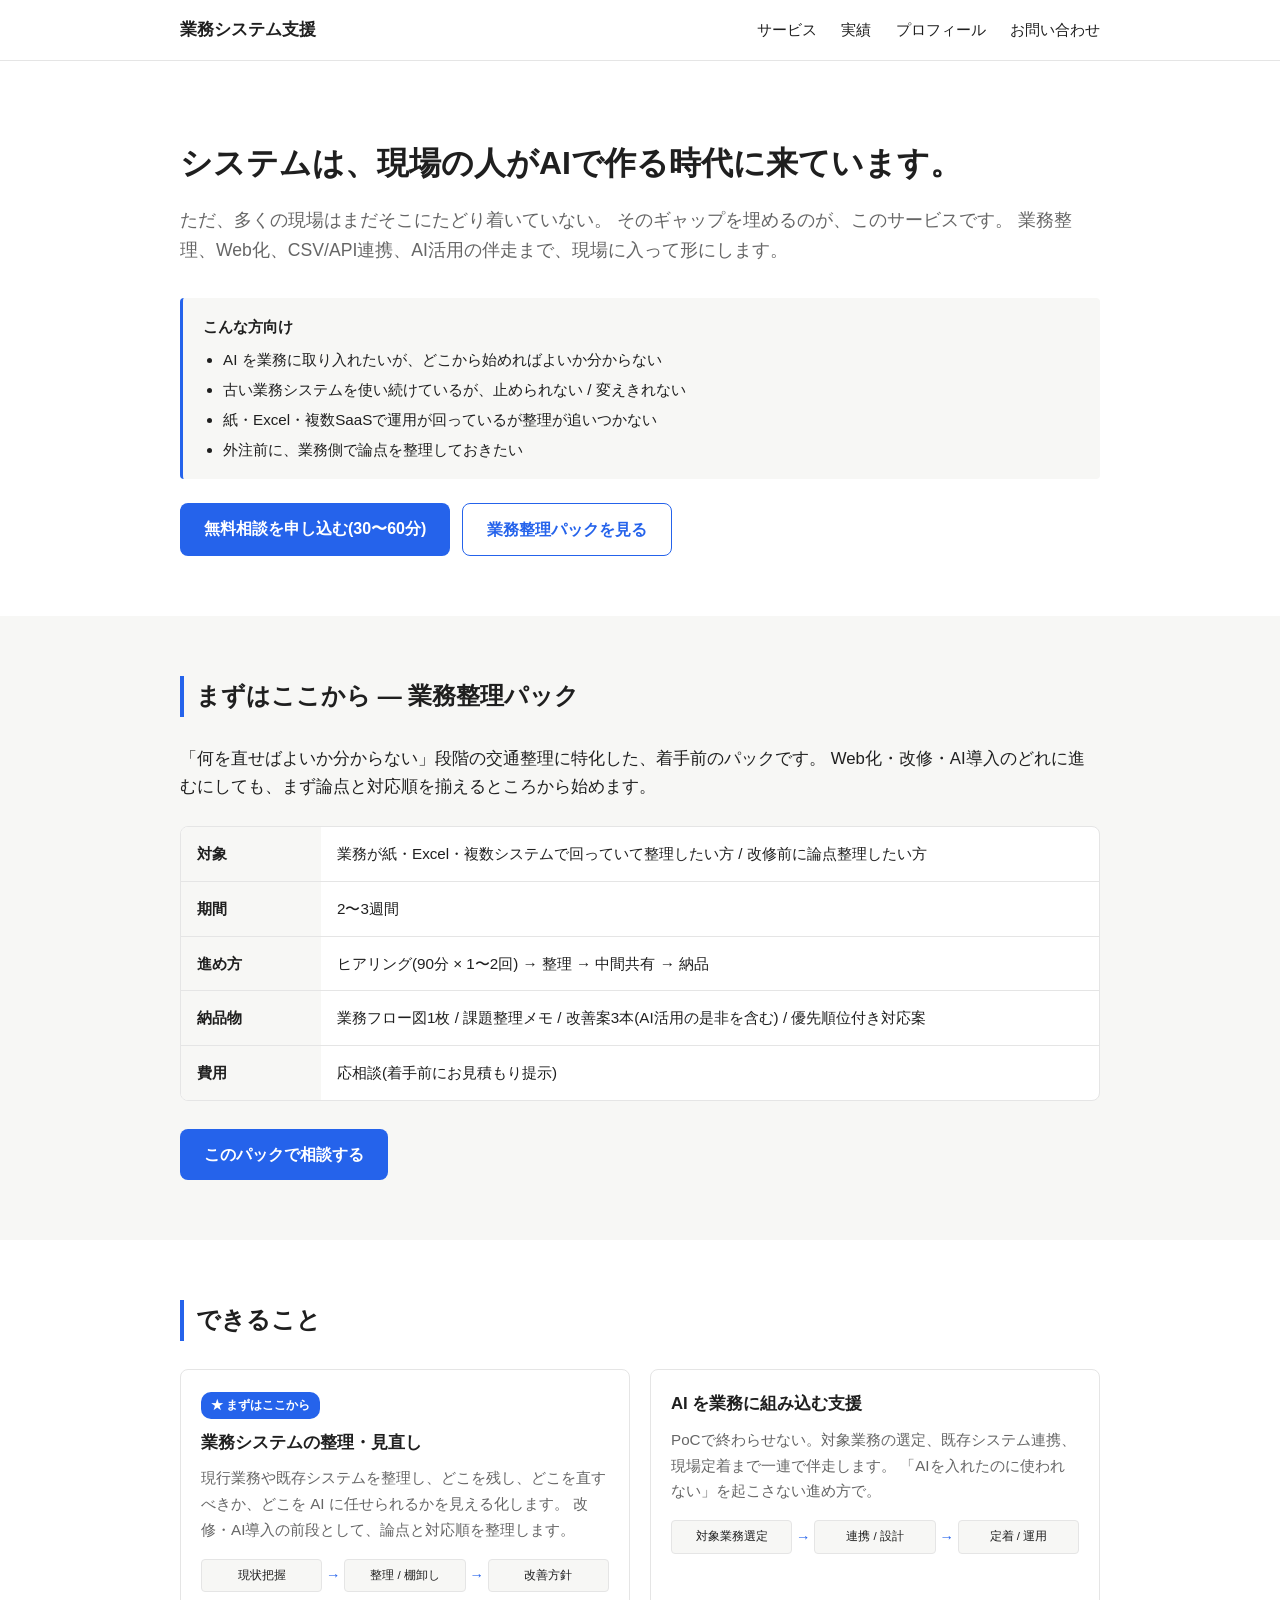
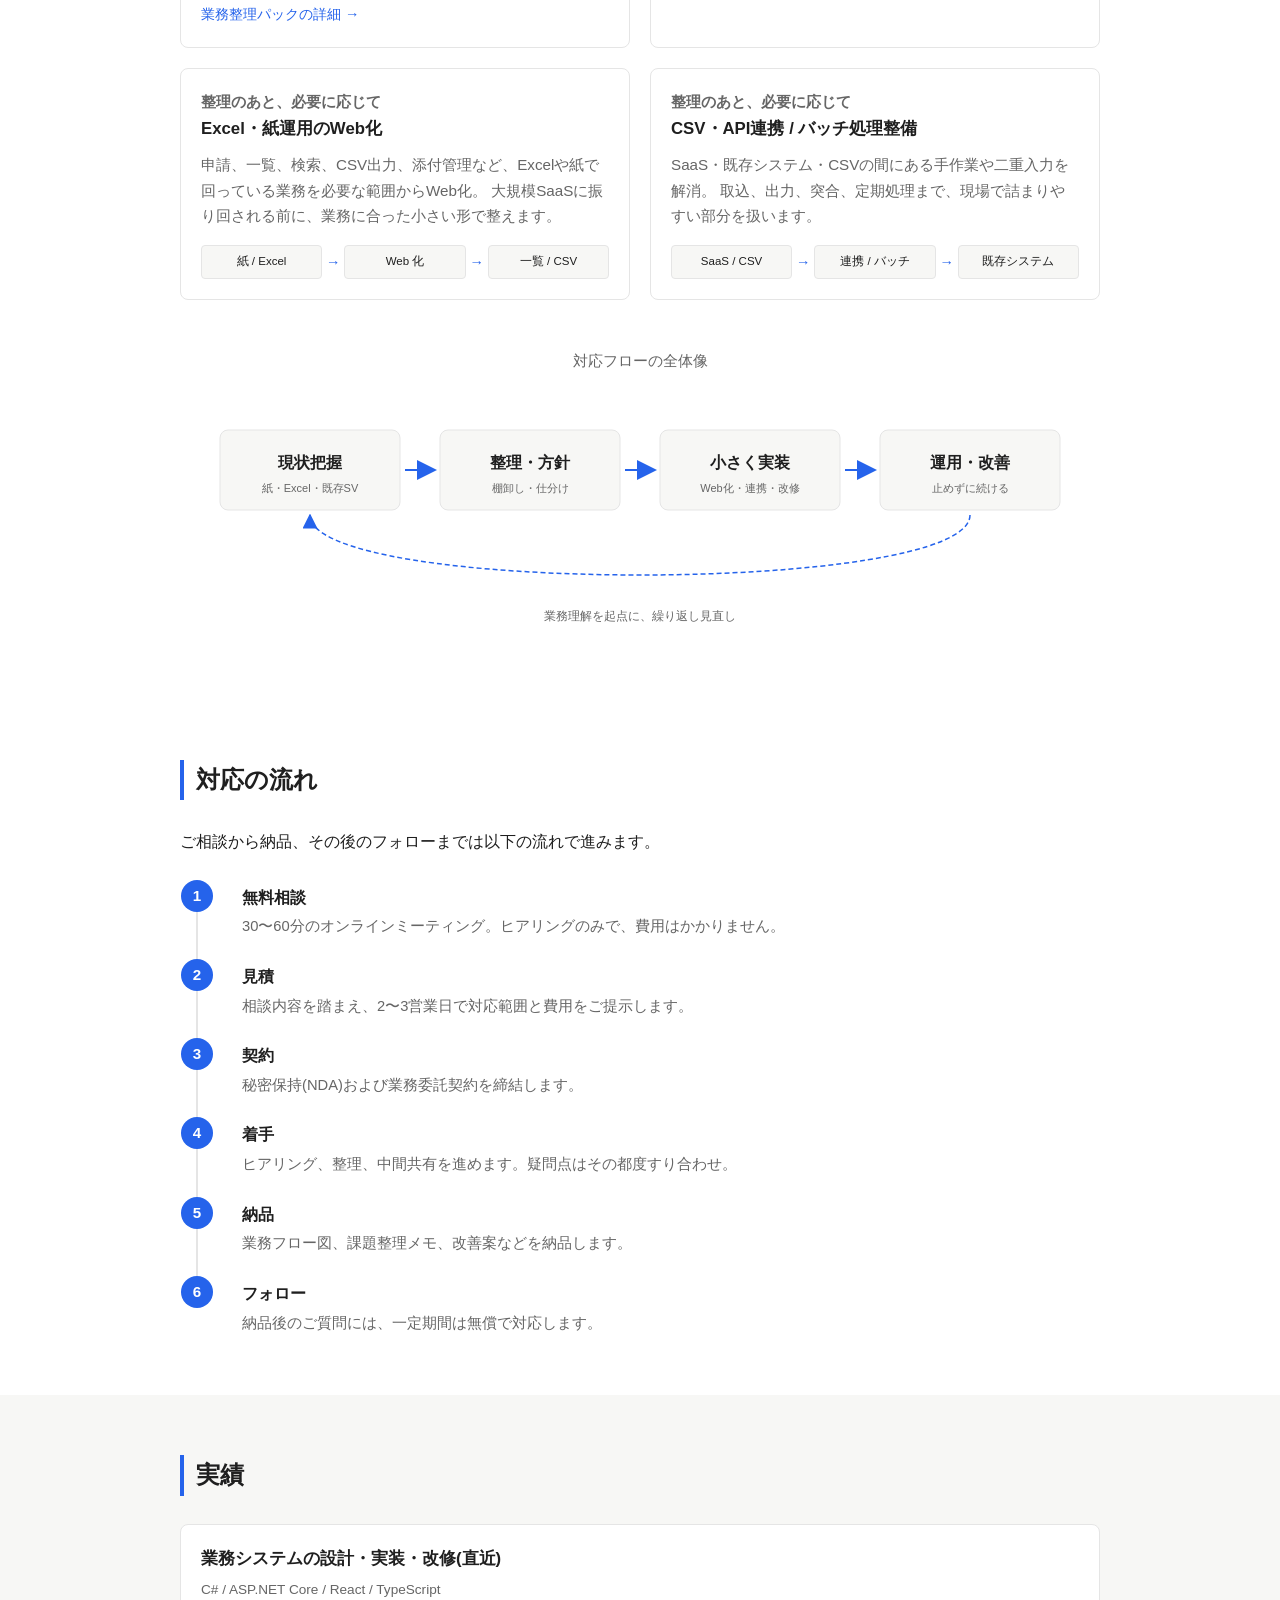
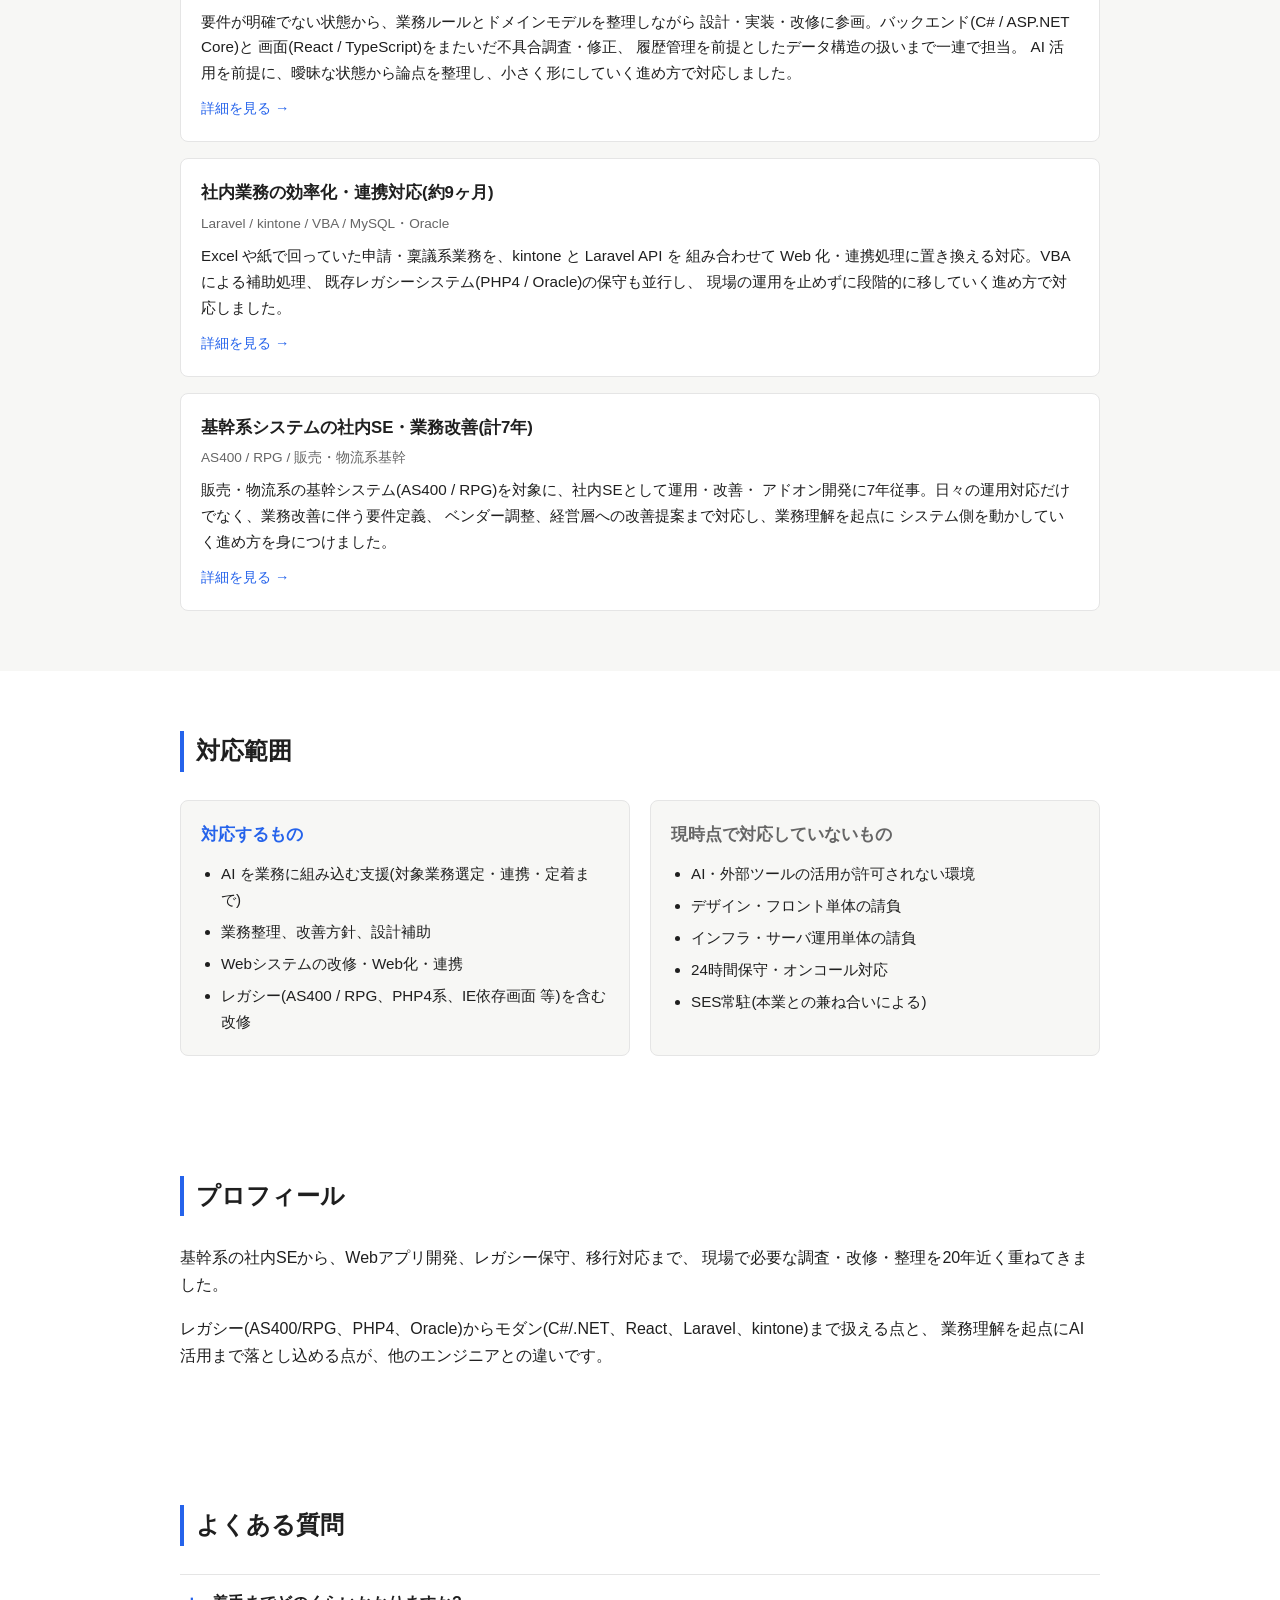
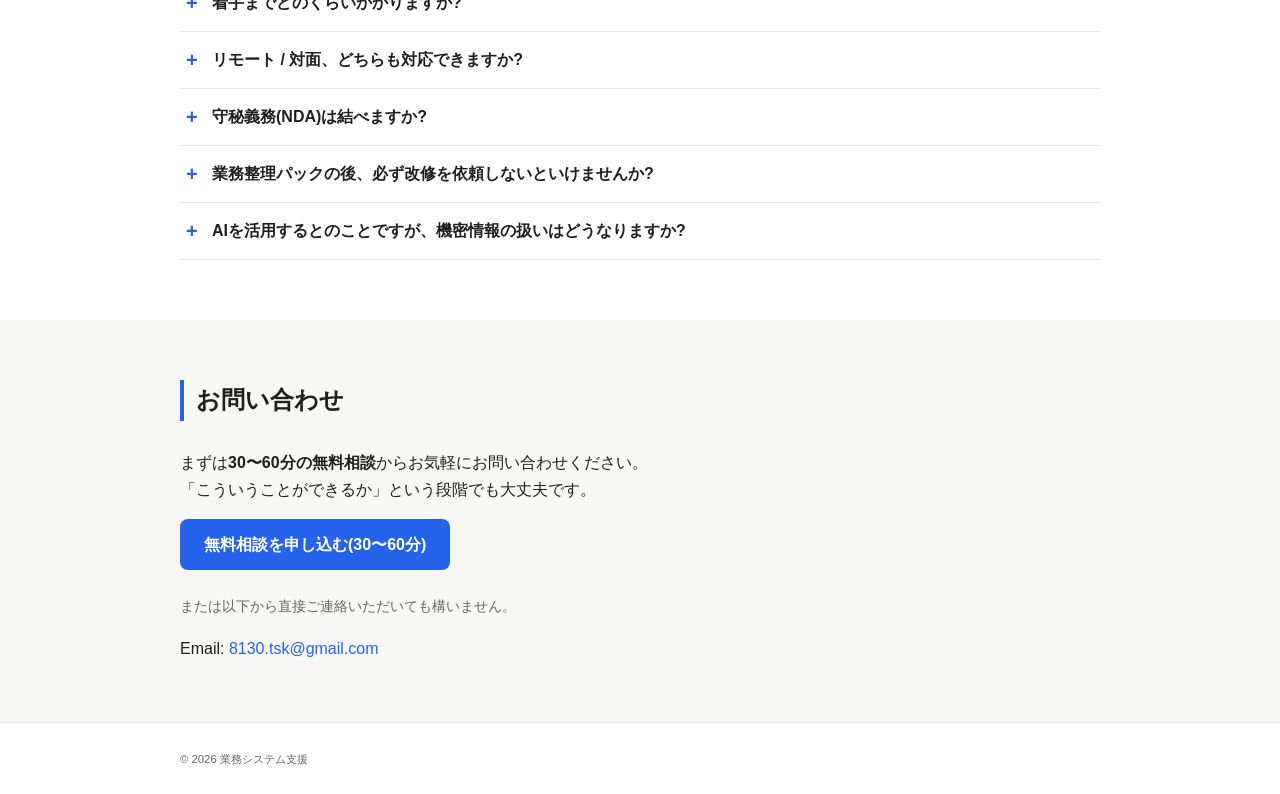
==== index.html @ 2804b38c "Add Google Analytics 4 tracking Co-Authored-By: Claude Opus 4.7 (1M context) <noreply@anthropic.com>" ====
<!DOCTYPE html>
<html lang="ja">
<head>
  <meta charset="UTF-8" />
  <meta name="viewport" content="width=device-width, initial-scale=1.0" />
  <title>業務整理・Web化・AI活用支援 | 業務システム支援</title>
  <meta name="description" content="システムは、現場の人がAIで作る時代へ。そこに至るまでのギャップを埋める個人事業。業務整理、Web化、CSV/API連携、AI活用の伴走まで、中小企業の業務改善に現場目線で入ります。" />
  <link rel="stylesheet" href="assets/style.css" />
  <!-- Google tag (gtag.js) -->
  <script async src="https://www.googletagmanager.com/gtag/js?id=G-YSGY8PW4ZS"></script>
  <script>
    window.dataLayer = window.dataLayer || [];
    function gtag(){dataLayer.push(arguments);}
    gtag('js', new Date());
    gtag('config', 'G-YSGY8PW4ZS');
  </script>
</head>
<body>
  <header class="site-header">
    <div class="container">
      <a href="./" class="site-title">業務システム支援</a>
      <nav class="site-nav">
        <a href="#services">サービス</a>
        <a href="#works">実績</a>
        <a href="#about">プロフィール</a>
        <a href="#contact">お問い合わせ</a>
      </nav>
    </div>
  </header>

  <main>
    <section class="hero">
      <div class="container">
        <h1>システムは、現場の人がAIで作る時代に来ています。</h1>
        <p class="lead">
          ただ、多くの現場はまだそこにたどり着いていない。
          そのギャップを埋めるのが、このサービスです。
          業務整理、Web化、CSV/API連携、AI活用の伴走まで、現場に入って形にします。
        </p>
        <div class="target-list">
          <p class="target-list-heading">こんな方向け</p>
          <ul>
            <li>AI を業務に取り入れたいが、どこから始めればよいか分からない</li>
            <li>古い業務システムを使い続けているが、止められない / 変えきれない</li>
            <li>紙・Excel・複数SaaSで運用が回っているが整理が追いつかない</li>
            <li>外注前に、業務側で論点を整理しておきたい</li>
          </ul>
        </div>
        <div class="cta-group">
          <a class="btn-primary" href="#contact">無料相談を申し込む(30〜60分)</a>
          <a class="btn-secondary" href="#main-product">業務整理パックを見る</a>
        </div>
      </div>
    </section>

    <section id="main-product" class="section section-alt">
      <div class="container">
        <h2>まずはここから — 業務整理パック</h2>
        <p class="main-product-lead">
          「何を直せばよいか分からない」段階の交通整理に特化した、着手前のパックです。
          Web化・改修・AI導入のどれに進むにしても、まず論点と対応順を揃えるところから始めます。
        </p>
        <dl class="main-product">
          <div>
            <dt>対象</dt>
            <dd>業務が紙・Excel・複数システムで回っていて整理したい方 / 改修前に論点整理したい方</dd>
          </div>
          <div>
            <dt>期間</dt>
            <dd>2〜3週間</dd>
          </div>
          <div>
            <dt>進め方</dt>
            <dd>ヒアリング(90分 × 1〜2回) → 整理 → 中間共有 → 納品</dd>
          </div>
          <div>
            <dt>納品物</dt>
            <dd>業務フロー図1枚 / 課題整理メモ / 改善案3本(AI活用の是非を含む) / 優先順位付き対応案</dd>
          </div>
          <div>
            <dt>費用</dt>
            <dd>応相談(着手前にお見積もり提示)</dd>
          </div>
        </dl>
        <a class="btn-primary" href="#contact">このパックで相談する</a>
      </div>
    </section>

    <section id="services" class="section">
      <div class="container">
        <h2>できること</h2>
        <div class="cards">
          <article class="card card-featured">
            <span class="card-badge">★ まずはここから</span>
            <h3>業務システムの整理・見直し</h3>
            <p>
              現行業務や既存システムを整理し、どこを残し、どこを直すべきか、どこを AI に任せられるかを見える化します。
              改修・AI導入の前段として、論点と対応順を整理します。
            </p>
            <div class="flow">
              <div class="flow-box">現状把握</div>
              <div class="flow-arrow">→</div>
              <div class="flow-box">整理 / 棚卸し</div>
              <div class="flow-arrow">→</div>
              <div class="flow-box">改善方針</div>
            </div>
            <a class="works-link" href="#main-product">業務整理パックの詳細 →</a>
          </article>
          <article class="card">
            <h3>AI を業務に組み込む支援</h3>
            <p>
              PoCで終わらせない。対象業務の選定、既存システム連携、現場定着まで一連で伴走します。
              「AIを入れたのに使われない」を起こさない進め方で。
            </p>
            <div class="flow">
              <div class="flow-box">対象業務選定</div>
              <div class="flow-arrow">→</div>
              <div class="flow-box">連携 / 設計</div>
              <div class="flow-arrow">→</div>
              <div class="flow-box">定着 / 運用</div>
            </div>
          </article>
          <article class="card">
            <p class="card-role">整理のあと、必要に応じて</p>
            <h3>Excel・紙運用のWeb化</h3>
            <p>
              申請、一覧、検索、CSV出力、添付管理など、Excelや紙で回っている業務を必要な範囲からWeb化。
              大規模SaaSに振り回される前に、業務に合った小さい形で整えます。
            </p>
            <div class="flow">
              <div class="flow-box">紙 / Excel</div>
              <div class="flow-arrow">→</div>
              <div class="flow-box">Web 化</div>
              <div class="flow-arrow">→</div>
              <div class="flow-box">一覧 / CSV</div>
            </div>
          </article>
          <article class="card">
            <p class="card-role">整理のあと、必要に応じて</p>
            <h3>CSV・API連携 / バッチ処理整備</h3>
            <p>
              SaaS・既存システム・CSVの間にある手作業や二重入力を解消。
              取込、出力、突合、定期処理まで、現場で詰まりやすい部分を扱います。
            </p>
            <div class="flow">
              <div class="flow-box">SaaS / CSV</div>
              <div class="flow-arrow">→</div>
              <div class="flow-box">連携 / バッチ</div>
              <div class="flow-arrow">→</div>
              <div class="flow-box">既存システム</div>
            </div>
          </article>
        </div>

        <figure class="overview-diagram">
          <figcaption>対応フローの全体像</figcaption>
          <div class="overview-diagram-wrap">
            <svg xmlns="http://www.w3.org/2000/svg" viewBox="0 0 920 250" role="img" aria-label="現状把握から整理・実装・運用改善までの流れ">
              <defs>
                <marker id="arrowhead" markerWidth="10" markerHeight="10" refX="9" refY="5" orient="auto">
                  <polygon points="0,0 10,5 0,10" fill="#2563eb" />
                </marker>
              </defs>
              <g font-family="-apple-system, BlinkMacSystemFont, 'Helvetica Neue', 'Hiragino Sans', 'Hiragino Kaku Gothic ProN', 'Noto Sans JP', sans-serif">
                <!-- Box 1: 現状把握 -->
                <rect x="40" y="40" width="180" height="80" rx="8" fill="#f7f7f5" stroke="#e5e5e5" />
                <text x="130" y="78" text-anchor="middle" font-size="16" font-weight="700" fill="#1f1f1f">現状把握</text>
                <text x="130" y="102" text-anchor="middle" font-size="11" fill="#666">紙・Excel・既存SV</text>

                <!-- Arrow 1→2 -->
                <line x1="225" y1="80" x2="255" y2="80" stroke="#2563eb" stroke-width="2" marker-end="url(#arrowhead)" />

                <!-- Box 2: 整理・方針 -->
                <rect x="260" y="40" width="180" height="80" rx="8" fill="#f7f7f5" stroke="#e5e5e5" />
                <text x="350" y="78" text-anchor="middle" font-size="16" font-weight="700" fill="#1f1f1f">整理・方針</text>
                <text x="350" y="102" text-anchor="middle" font-size="11" fill="#666">棚卸し・仕分け</text>

                <!-- Arrow 2→3 -->
                <line x1="445" y1="80" x2="475" y2="80" stroke="#2563eb" stroke-width="2" marker-end="url(#arrowhead)" />

                <!-- Box 3: 小さく実装 -->
                <rect x="480" y="40" width="180" height="80" rx="8" fill="#f7f7f5" stroke="#e5e5e5" />
                <text x="570" y="78" text-anchor="middle" font-size="16" font-weight="700" fill="#1f1f1f">小さく実装</text>
                <text x="570" y="102" text-anchor="middle" font-size="11" fill="#666">Web化・連携・改修</text>

                <!-- Arrow 3→4 -->
                <line x1="665" y1="80" x2="695" y2="80" stroke="#2563eb" stroke-width="2" marker-end="url(#arrowhead)" />

                <!-- Box 4: 運用・改善 -->
                <rect x="700" y="40" width="180" height="80" rx="8" fill="#f7f7f5" stroke="#e5e5e5" />
                <text x="790" y="78" text-anchor="middle" font-size="16" font-weight="700" fill="#1f1f1f">運用・改善</text>
                <text x="790" y="102" text-anchor="middle" font-size="11" fill="#666">止めずに続ける</text>

                <!-- Feedback loop -->
                <path d="M 790 125 C 790 205, 130 205, 130 125" stroke="#2563eb" stroke-width="1.5" stroke-dasharray="5 3" fill="none" marker-end="url(#arrowhead)" />
                <text x="460" y="230" text-anchor="middle" font-size="12" fill="#666">業務理解を起点に、繰り返し見直し</text>
              </g>
            </svg>
          </div>
        </figure>
      </div>
    </section>

    <section id="process" class="section">
      <div class="container">
        <h2>対応の流れ</h2>
        <p>ご相談から納品、その後のフォローまでは以下の流れで進みます。</p>
        <ol class="process-steps">
          <li>
            <strong>無料相談</strong>
            <p>30〜60分のオンラインミーティング。ヒアリングのみで、費用はかかりません。</p>
          </li>
          <li>
            <strong>見積</strong>
            <p>相談内容を踏まえ、2〜3営業日で対応範囲と費用をご提示します。</p>
          </li>
          <li>
            <strong>契約</strong>
            <p>秘密保持(NDA)および業務委託契約を締結します。</p>
          </li>
          <li>
            <strong>着手</strong>
            <p>ヒアリング、整理、中間共有を進めます。疑問点はその都度すり合わせ。</p>
          </li>
          <li>
            <strong>納品</strong>
            <p>業務フロー図、課題整理メモ、改善案などを納品します。</p>
          </li>
          <li>
            <strong>フォロー</strong>
            <p>納品後のご質問には、一定期間は無償で対応します。</p>
          </li>
        </ol>
      </div>
    </section>

    <section id="works" class="section section-alt">
      <div class="container">
        <h2>実績</h2>
        <ul class="works">
          <li>
            <strong>業務システムの設計・実装・改修(直近)</strong>
            <span>C# / ASP.NET Core / React / TypeScript</span>
            <p>
              要件が明確でない状態から、業務ルールとドメインモデルを整理しながら
              設計・実装・改修に参画。バックエンド(C# / ASP.NET Core)と
              画面(React / TypeScript)をまたいだ不具合調査・修正、
              履歴管理を前提としたデータ構造の扱いまで一連で担当。
              AI 活用を前提に、曖昧な状態から論点を整理し、小さく形にしていく進め方で対応しました。
            </p>
            <a class="works-link" href="case-domain-design.html">詳細を見る →</a>
          </li>
          <li>
            <strong>社内業務の効率化・連携対応(約9ヶ月)</strong>
            <span>Laravel / kintone / VBA / MySQL・Oracle</span>
            <p>
              Excel や紙で回っていた申請・稟議系業務を、kintone と Laravel API を
              組み合わせて Web 化・連携処理に置き換える対応。VBA による補助処理、
              既存レガシーシステム(PHP4 / Oracle)の保守も並行し、
              現場の運用を止めずに段階的に移していく進め方で対応しました。
            </p>
            <a class="works-link" href="case-internal-systems.html">詳細を見る →</a>
          </li>
          <li>
            <strong>基幹系システムの社内SE・業務改善(計7年)</strong>
            <span>AS400 / RPG / 販売・物流系基幹</span>
            <p>
              販売・物流系の基幹システム(AS400 / RPG)を対象に、社内SEとして運用・改善・
              アドオン開発に7年従事。日々の運用対応だけでなく、業務改善に伴う要件定義、
              ベンダー調整、経営層への改善提案まで対応し、業務理解を起点に
              システム側を動かしていく進め方を身につけました。
            </p>
            <a class="works-link" href="case-core-systems.html">詳細を見る →</a>
          </li>
        </ul>
      </div>
    </section>

    <section id="scope" class="section">
      <div class="container">
        <h2>対応範囲</h2>
        <div class="scope-grid">
          <div class="scope-box scope-yes">
            <h3>対応するもの</h3>
            <ul>
              <li>AI を業務に組み込む支援(対象業務選定・連携・定着まで)</li>
              <li>業務整理、改善方針、設計補助</li>
              <li>Webシステムの改修・Web化・連携</li>
              <li>レガシー(AS400 / RPG、PHP4系、IE依存画面 等)を含む改修</li>
            </ul>
          </div>
          <div class="scope-box scope-no">
            <h3>現時点で対応していないもの</h3>
            <ul>
              <li>AI・外部ツールの活用が許可されない環境</li>
              <li>デザイン・フロント単体の請負</li>
              <li>インフラ・サーバ運用単体の請負</li>
              <li>24時間保守・オンコール対応</li>
              <li>SES常駐(本業との兼ね合いによる)</li>
            </ul>
          </div>
        </div>
      </div>
    </section>

    <section id="about" class="section">
      <div class="container">
        <h2>プロフィール</h2>
        <p>
          基幹系の社内SEから、Webアプリ開発、レガシー保守、移行対応まで、
          現場で必要な調査・改修・整理を20年近く重ねてきました。
        </p>
        <p>
          レガシー(AS400/RPG、PHP4、Oracle)からモダン(C#/.NET、React、Laravel、kintone)まで扱える点と、
          業務理解を起点にAI活用まで落とし込める点が、他のエンジニアとの違いです。
        </p>
      </div>
    </section>

    <section id="faq" class="section">
      <div class="container">
        <h2>よくある質問</h2>
        <ul class="faq-list">
          <li>
            <details>
              <summary>着手までどのくらいかかりますか?</summary>
              <p>ご相談から見積提示まで2〜3営業日、着手はご契約後おおむね1〜2週間以内を目安にしています。</p>
            </details>
          </li>
          <li>
            <details>
              <summary>リモート / 対面、どちらも対応できますか?</summary>
              <p>基本はリモート(オンラインMTG)で進めます。必要に応じて対面も相談可能です。</p>
            </details>
          </li>
          <li>
            <details>
              <summary>守秘義務(NDA)は結べますか?</summary>
              <p>はい。着手前にNDA(秘密保持契約)を締結します。業務委託契約と併せて締結するのが通常です。</p>
            </details>
          </li>
          <li>
            <details>
              <summary>業務整理パックの後、必ず改修を依頼しないといけませんか?</summary>
              <p>いいえ。パック単体で完結する設計です。整理後に他社さんへ依頼される、社内で進められる、でも構いません。</p>
            </details>
          </li>
          <li>
            <details>
              <summary>AIを活用するとのことですが、機密情報の扱いはどうなりますか?</summary>
              <p>使用する AI ツールのデータ取扱方針を踏まえ、案件の機密性に応じた運用ルールを着手前にすり合わせます。</p>
            </details>
          </li>
        </ul>
      </div>
    </section>

    <section id="contact" class="section section-alt">
      <div class="container">
        <h2>お問い合わせ</h2>
        <p>
          まずは<strong>30〜60分の無料相談</strong>からお気軽にお問い合わせください。<br />
          「こういうことができるか」という段階でも大丈夫です。
        </p>
        <p>
          <a class="btn-primary" href="mailto:8130.tsk@gmail.com?subject=無料相談のお申し込み">無料相談を申し込む(30〜60分)</a>
        </p>
        <p class="contact-fallback">または以下から直接ご連絡いただいても構いません。</p>
        <ul class="contact-list">
          <li>Email: <a href="mailto:8130.tsk@gmail.com">8130.tsk@gmail.com</a></li>
        </ul>
      </div>
    </section>
  </main>

  <footer class="site-footer">
    <div class="container">
      <small>&copy; <span id="year"></span> 業務システム支援</small>
    </div>
  </footer>

  <script>
    document.getElementById('year').textContent = new Date().getFullYear();
  </script>
</body>
</html>
---- assets/style.css ----
:root {
  --color-bg: #ffffff;
  --color-bg-alt: #f7f7f5;
  --color-text: #1f1f1f;
  --color-muted: #666;
  --color-primary: #2563eb;
  --color-border: #e5e5e5;
  --max-width: 960px;
  --radius: 8px;
}

* {
  box-sizing: border-box;
}

html, body {
  margin: 0;
  padding: 0;
}

body {
  font-family: -apple-system, BlinkMacSystemFont, "Helvetica Neue", "Hiragino Sans",
    "Hiragino Kaku Gothic ProN", "Noto Sans JP", Meiryo, sans-serif;
  color: var(--color-text);
  background: var(--color-bg);
  line-height: 1.7;
  font-size: 16px;
}

.container {
  max-width: var(--max-width);
  margin: 0 auto;
  padding: 0 20px;
}

a {
  color: var(--color-primary);
  text-decoration: none;
}
a:hover {
  text-decoration: underline;
}

/* Header */
.site-header {
  border-bottom: 1px solid var(--color-border);
  background: var(--color-bg);
  position: sticky;
  top: 0;
  z-index: 10;
}
.site-header .container {
  display: flex;
  align-items: center;
  justify-content: space-between;
  height: 60px;
}
.site-title {
  color: var(--color-text);
  font-weight: 700;
  font-size: 1.05rem;
}
.site-nav a {
  margin-left: 20px;
  color: var(--color-text);
  font-size: 0.95rem;
}

/* Hero */
.hero {
  padding: 80px 0 60px;
  text-align: left;
}
.hero h1 {
  font-size: 2rem;
  line-height: 1.4;
  margin: 0 0 20px;
}
.hero .lead {
  font-size: 1.1rem;
  color: var(--color-muted);
  margin: 0 0 32px;
}
.btn-primary {
  display: inline-block;
  background: var(--color-primary);
  color: #fff;
  padding: 12px 24px;
  border-radius: var(--radius);
  font-weight: 600;
}
.btn-primary:hover {
  text-decoration: none;
  opacity: 0.9;
}
.btn-secondary {
  display: inline-block;
  background: transparent;
  color: var(--color-primary);
  padding: 12px 24px;
  border: 1px solid var(--color-primary);
  border-radius: var(--radius);
  font-weight: 600;
}
.btn-secondary:hover {
  background: var(--color-primary);
  color: #fff;
  text-decoration: none;
}
.cta-group {
  display: flex;
  gap: 12px;
  flex-wrap: wrap;
  margin-top: 24px;
}

/* Hero: target list */
.target-list {
  margin: 28px 0 0;
  padding: 16px 20px;
  background: var(--color-bg-alt);
  border-left: 3px solid var(--color-primary);
  border-radius: 4px;
}
.target-list-heading {
  margin: 0 0 8px;
  font-weight: 700;
  font-size: 0.95rem;
  color: var(--color-text);
}
.target-list ul {
  margin: 0;
  padding-left: 20px;
  color: var(--color-text);
  font-size: 0.95rem;
}
.target-list li {
  margin-bottom: 4px;
}
.target-list li:last-child {
  margin-bottom: 0;
}

/* Main product */
.main-product-lead {
  font-size: 1.05rem;
  margin: 0 0 24px;
}
.main-product {
  margin: 0 0 28px;
  border: 1px solid var(--color-border);
  border-radius: var(--radius);
  overflow: hidden;
  background: #fff;
}
.main-product > div {
  display: grid;
  grid-template-columns: 140px 1fr;
  border-top: 1px solid var(--color-border);
}
.main-product > div:first-child {
  border-top: none;
}
.main-product dt {
  padding: 14px 16px;
  background: var(--color-bg-alt);
  font-weight: 700;
  font-size: 0.95rem;
  margin: 0;
}
.main-product dd {
  padding: 14px 16px;
  margin: 0;
  font-size: 0.95rem;
  line-height: 1.65;
}

/* Contact fallback */
.contact-fallback {
  margin: 24px 0 8px;
  color: var(--color-muted);
  font-size: 0.9rem;
}

/* Process steps (対応の流れ) */
.process-steps {
  list-style: none;
  counter-reset: step;
  padding: 0;
  margin: 24px 0 0;
}
.process-steps li {
  position: relative;
  counter-increment: step;
  padding: 4px 0 20px 44px;
  border-left: 2px solid var(--color-border);
  margin-left: 16px;
}
.process-steps li:last-child {
  border-left-color: transparent;
  padding-bottom: 0;
}
.process-steps li::before {
  content: counter(step);
  position: absolute;
  left: -17px;
  top: 0;
  width: 32px;
  height: 32px;
  background: var(--color-primary);
  color: #fff;
  border-radius: 50%;
  display: flex;
  align-items: center;
  justify-content: center;
  font-weight: 700;
  font-size: 0.95rem;
}
.process-steps strong {
  display: block;
  font-size: 1.02rem;
  margin-bottom: 4px;
  color: var(--color-text);
}
.process-steps p {
  margin: 0;
  color: var(--color-muted);
  font-size: 0.92rem;
  line-height: 1.6;
}

/* Scope (対応範囲) */
.scope-grid {
  display: grid;
  grid-template-columns: 1fr 1fr;
  gap: 20px;
}
.scope-box {
  background: var(--color-bg-alt);
  border: 1px solid var(--color-border);
  border-radius: var(--radius);
  padding: 20px;
}
.scope-box h3 {
  margin: 0 0 12px;
  font-size: 1.05rem;
}
.scope-yes h3 {
  color: var(--color-primary);
}
.scope-no h3 {
  color: var(--color-muted);
}
.scope-box ul {
  margin: 0;
  padding-left: 20px;
}
.scope-box li {
  margin-bottom: 6px;
  font-size: 0.95rem;
}
.scope-box li:last-child {
  margin-bottom: 0;
}

/* About meta (稼働時期) */
.about-meta {
  margin-top: 20px;
  padding: 10px 16px;
  background: var(--color-bg-alt);
  border-left: 3px solid var(--color-primary);
  border-radius: 4px;
  font-size: 0.95rem;
  width: fit-content;
  max-width: 100%;
}

/* Card featured + labels */
.card-featured {
  border-color: var(--color-primary);
  border-width: 2px;
}
.card-badge {
  display: inline-block;
  background: var(--color-primary);
  color: #fff;
  font-size: 0.75rem;
  padding: 3px 10px;
  border-radius: 10px;
  font-weight: 700;
  margin: 0 0 10px;
}
.card-role {
  margin: 0 0 6px;
  font-size: 0.78rem;
  color: var(--color-muted);
  font-weight: 600;
}

/* FAQ */
.faq-list {
  list-style: none;
  padding: 0;
  margin: 24px 0 0;
}
.faq-list > li {
  border-bottom: 1px solid var(--color-border);
}
.faq-list > li:first-child {
  border-top: 1px solid var(--color-border);
}
.faq-list details {
  padding: 0;
}
.faq-list summary {
  cursor: pointer;
  padding: 16px 4px 16px 32px;
  font-weight: 600;
  font-size: 1rem;
  position: relative;
  list-style: none;
  line-height: 1.5;
}
.faq-list summary::-webkit-details-marker {
  display: none;
}
.faq-list summary::before {
  content: "+";
  position: absolute;
  left: 6px;
  top: 50%;
  transform: translateY(-50%);
  color: var(--color-primary);
  font-weight: 700;
  font-size: 1.25rem;
  line-height: 1;
}
.faq-list details[open] summary::before {
  content: "−";
}
.faq-list details p {
  margin: 0 0 16px;
  padding: 0 4px 0 32px;
  color: var(--color-text);
  font-size: 0.95rem;
  line-height: 1.7;
}

/* Sections */
.section {
  padding: 60px 0;
}
.section-alt {
  background: var(--color-bg-alt);
}
.section h2 {
  font-size: 1.5rem;
  margin: 0 0 28px;
  border-left: 4px solid var(--color-primary);
  padding-left: 12px;
}

/* Cards */
.cards {
  display: grid;
  grid-template-columns: repeat(2, 1fr);
  gap: 20px;
}
.card {
  background: #fff;
  border: 1px solid var(--color-border);
  border-radius: var(--radius);
  padding: 20px;
}
.card h3 {
  margin: 0 0 8px;
  font-size: 1.05rem;
}
.card p {
  margin: 0;
  color: var(--color-muted);
  font-size: 0.95rem;
}

/* Flow diagram (inside service cards) */
.flow {
  display: flex;
  align-items: stretch;
  gap: 4px;
  margin-top: 16px;
}
.flow-box {
  flex: 1 1 0;
  min-width: 0;
  background: var(--color-bg-alt);
  border: 1px solid var(--color-border);
  border-radius: 4px;
  padding: 8px 4px;
  font-size: 0.72rem;
  text-align: center;
  color: var(--color-text);
  line-height: 1.35;
  display: flex;
  align-items: center;
  justify-content: center;
}
.flow-arrow {
  display: flex;
  align-items: center;
  color: var(--color-primary);
  font-weight: 700;
  font-size: 0.9rem;
  flex-shrink: 0;
}

/* Overview diagram (SVG, below services) */
.overview-diagram {
  margin: 48px 0 0;
  padding: 0;
}
.overview-diagram figcaption {
  font-size: 0.95rem;
  color: var(--color-muted);
  text-align: center;
  margin-bottom: 16px;
}
.overview-diagram-wrap {
  overflow-x: auto;
}
.overview-diagram-wrap svg {
  display: block;
  width: 100%;
  min-width: 680px;
  max-width: 920px;
  height: auto;
  margin: 0 auto;
}

/* Works */
.works {
  list-style: none;
  padding: 0;
  margin: 0;
  display: grid;
  gap: 16px;
}
.works li {
  background: #fff;
  border: 1px solid var(--color-border);
  border-radius: var(--radius);
  padding: 20px;
}
.works strong {
  display: block;
  font-size: 1.05rem;
  margin-bottom: 4px;
}
.works span {
  display: block;
  color: var(--color-muted);
  font-size: 0.85rem;
  margin-bottom: 8px;
}
.works p {
  margin: 0;
  font-size: 0.95rem;
}

/* Works link */
.works-link {
  display: inline-block;
  margin-top: 10px;
  font-size: 0.9rem;
}

/* Case detail page */
.back-link {
  display: inline-block;
  margin-bottom: 12px;
  font-size: 0.9rem;
}
.case-meta {
  color: var(--color-muted);
  font-size: 0.9rem;
  line-height: 1.9;
  margin: 0 0 24px;
}
.case-meta span + span::before {
  content: " / ";
  margin: 0 4px;
}
.case-section {
  padding: 24px 0;
  border-top: 1px solid var(--color-border);
}
.case-section:first-of-type {
  border-top: none;
}
.case-section h3 {
  margin: 0 0 12px;
  font-size: 1.1rem;
}
.case-section ul {
  margin: 0;
  padding-left: 20px;
}
.case-section li {
  margin-bottom: 6px;
}

/* Contact */
.contact-list {
  list-style: none;
  padding: 0;
  margin: 16px 0 0;
  display: grid;
  gap: 8px;
}

/* Footer */
.site-footer {
  border-top: 1px solid var(--color-border);
  padding: 24px 0;
  color: var(--color-muted);
  font-size: 0.85rem;
}

/* Responsive */
@media (max-width: 720px) {
  .hero h1 {
    font-size: 1.5rem;
  }
  .site-nav a {
    margin-left: 12px;
    font-size: 0.85rem;
  }
  .cards {
    grid-template-columns: 1fr;
  }
  .flow-box {
    font-size: 0.8rem;
    padding: 10px 6px;
  }
  .main-product > div {
    grid-template-columns: 1fr;
  }
  .main-product dt {
    border-bottom: 1px solid var(--color-border);
  }
  .cta-group {
    flex-direction: column;
    align-items: flex-start;
  }
  .cta-group .btn-primary,
  .cta-group .btn-secondary {
    width: 100%;
    text-align: center;
  }
  .scope-grid {
    grid-template-columns: 1fr;
  }
}
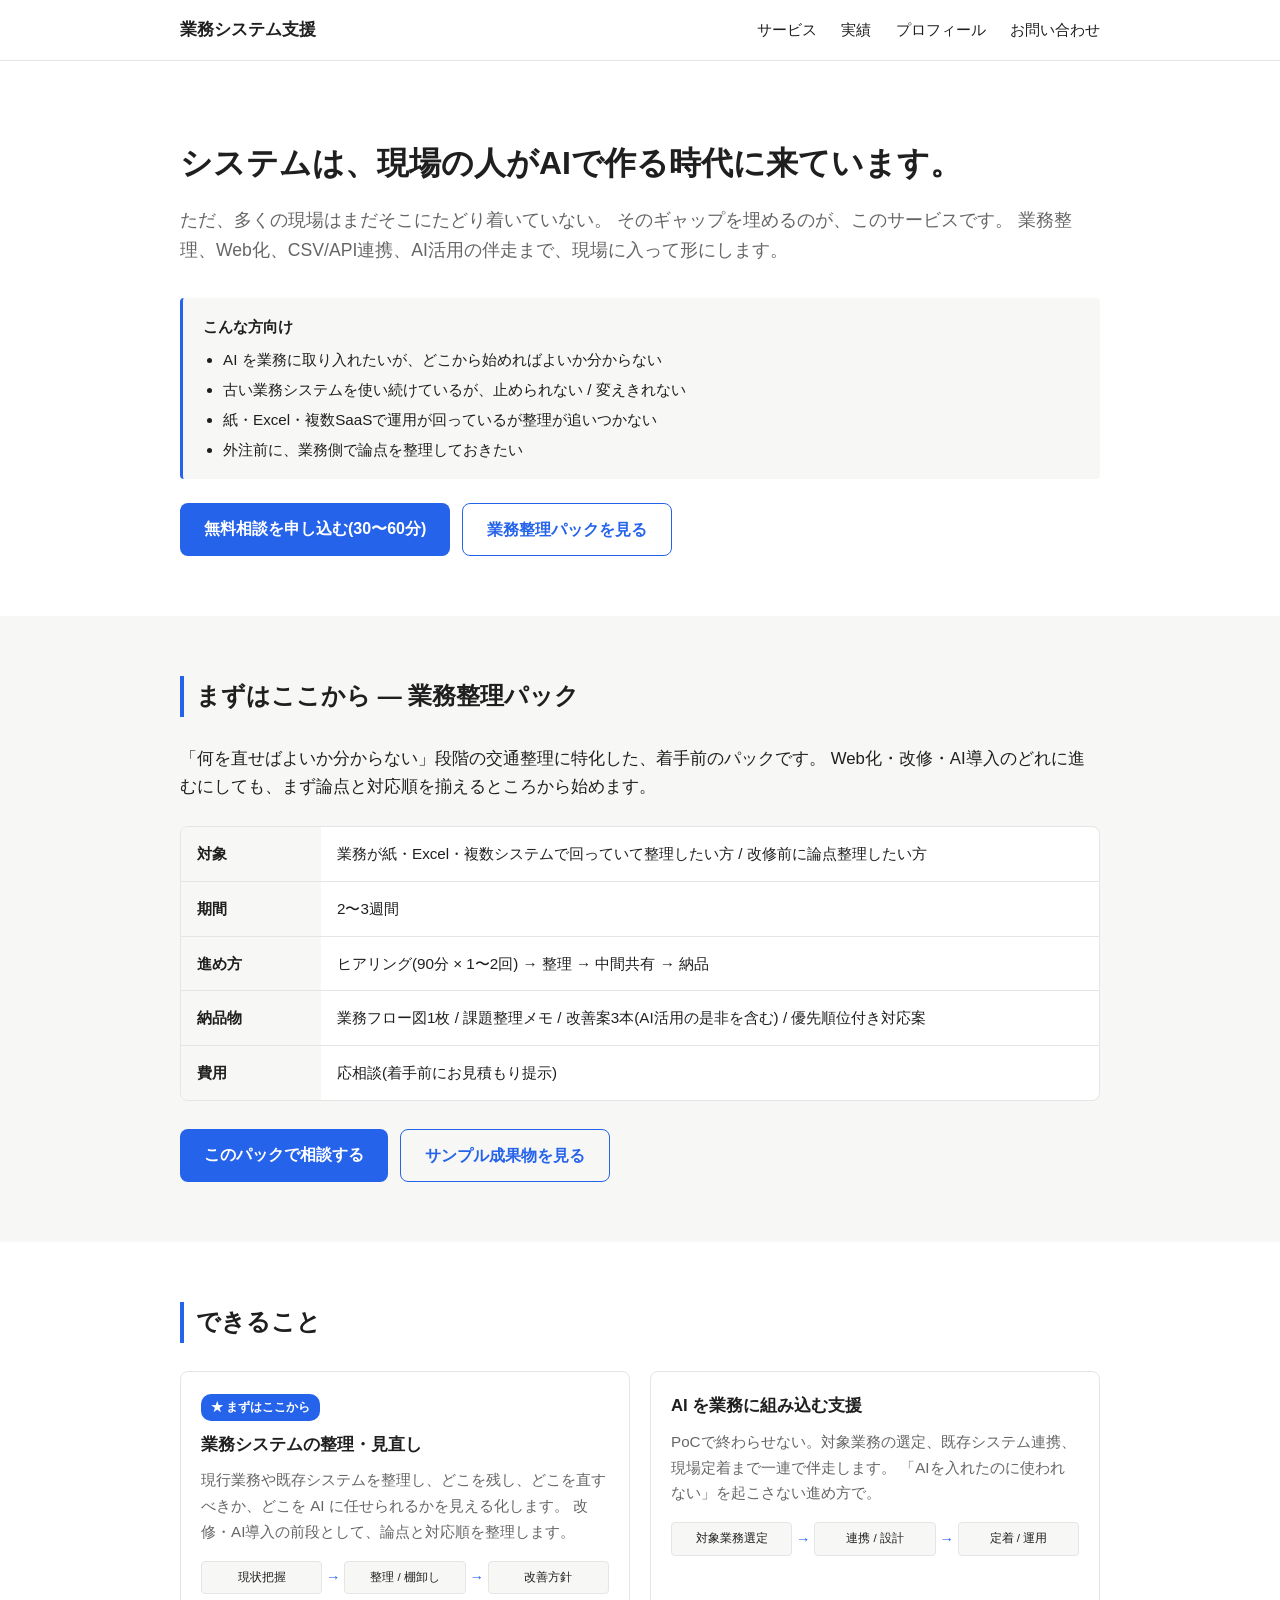
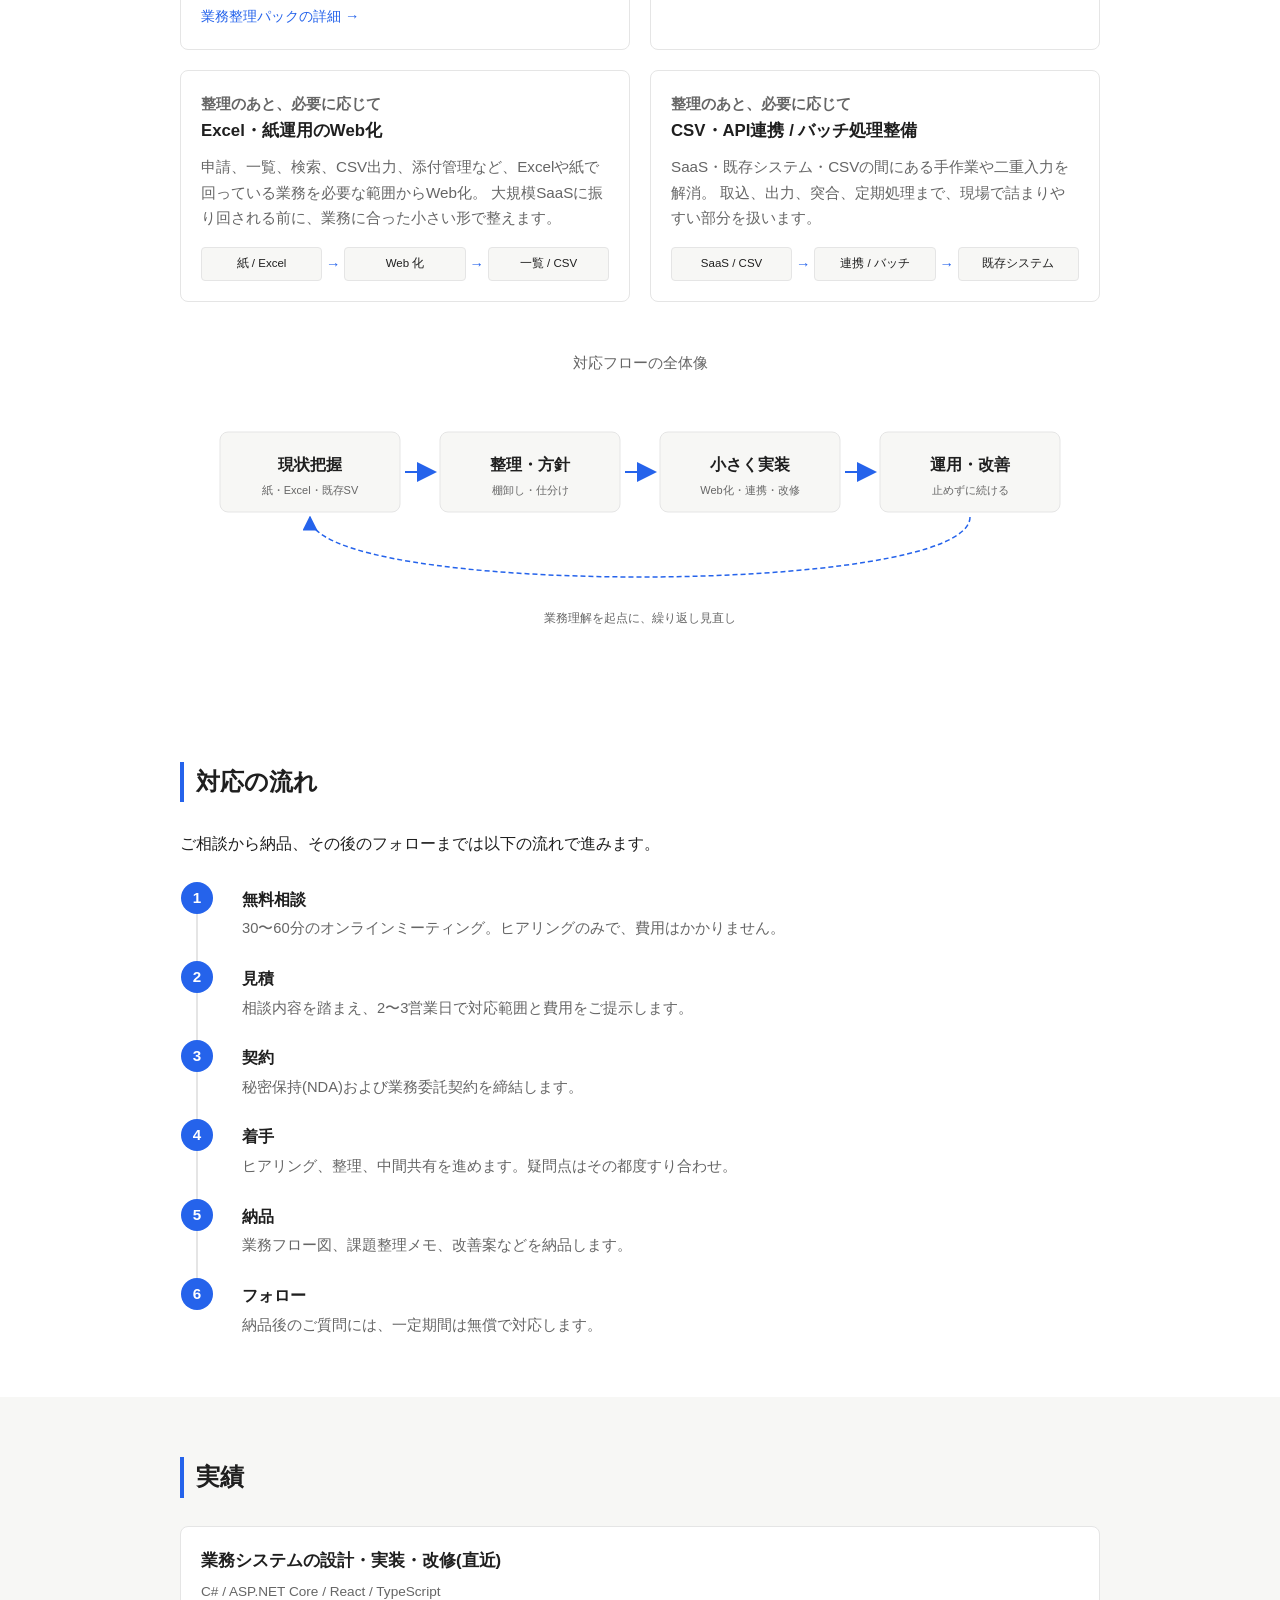
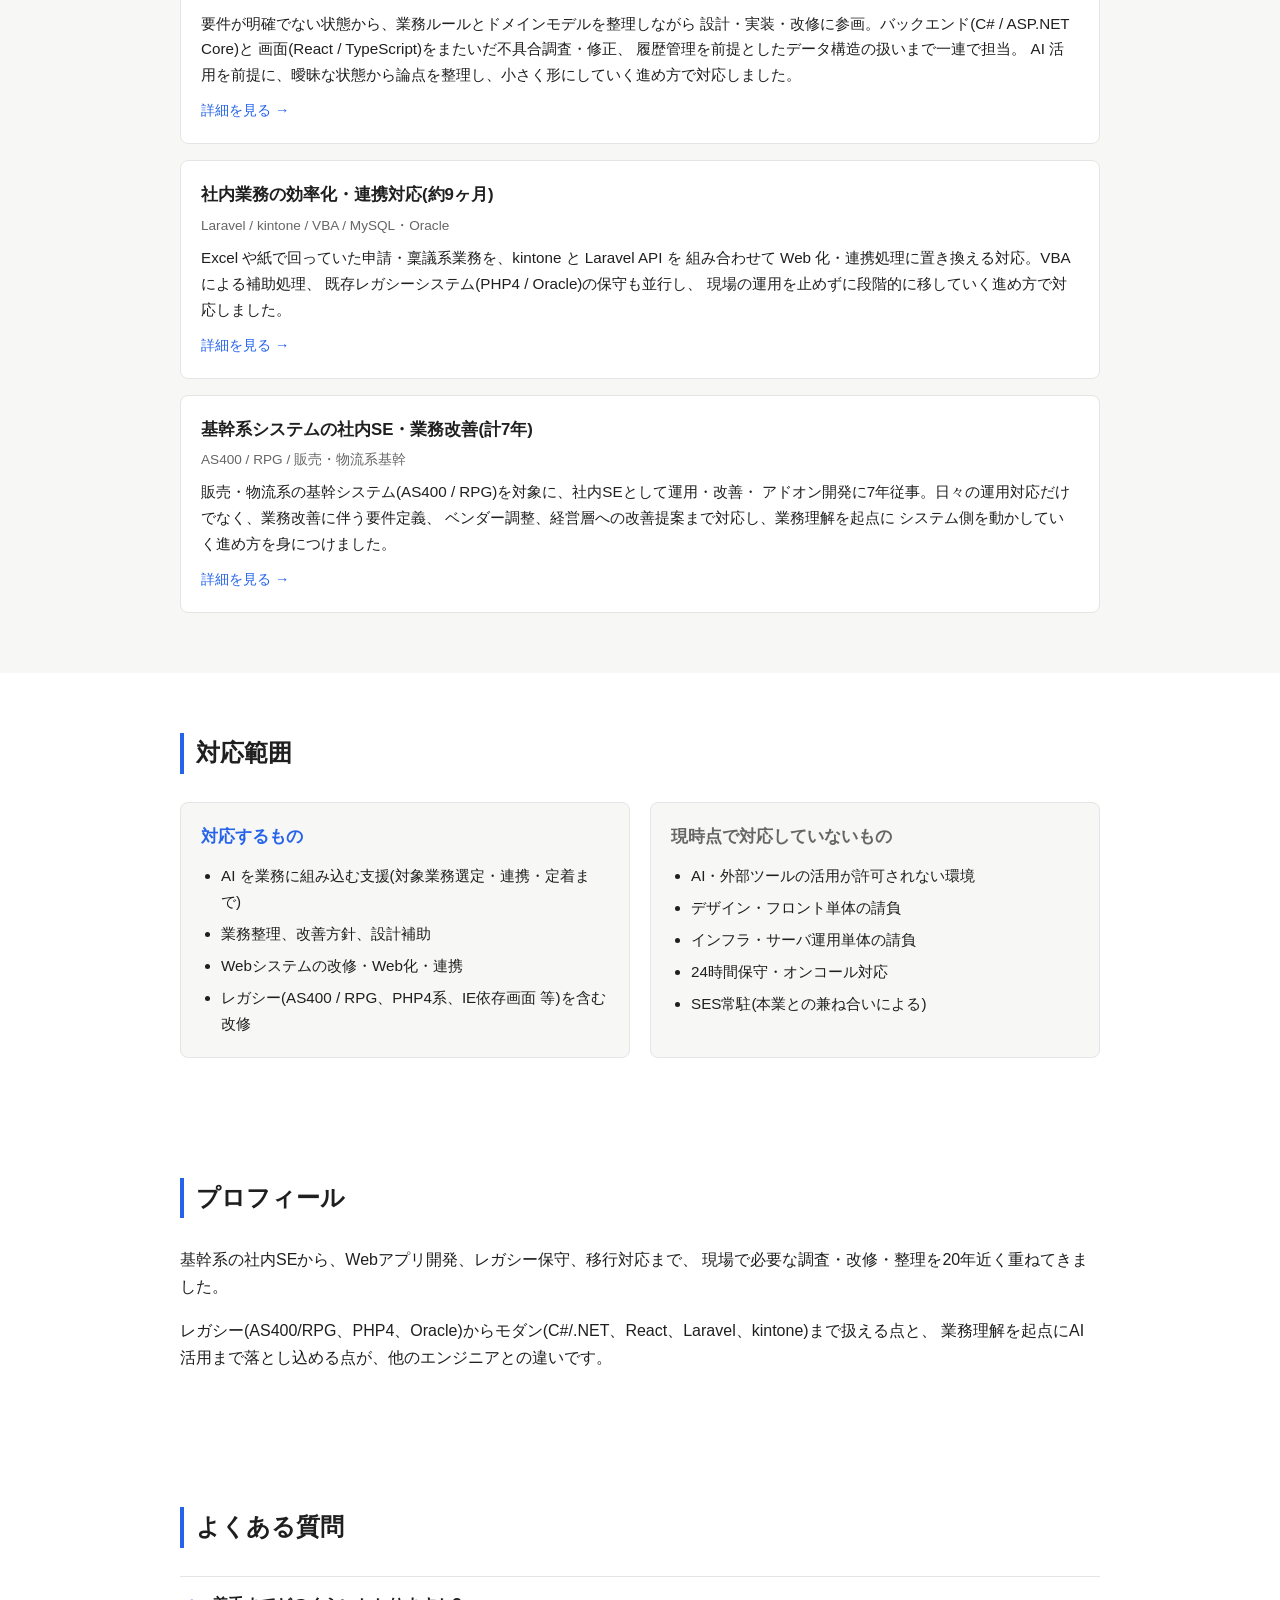
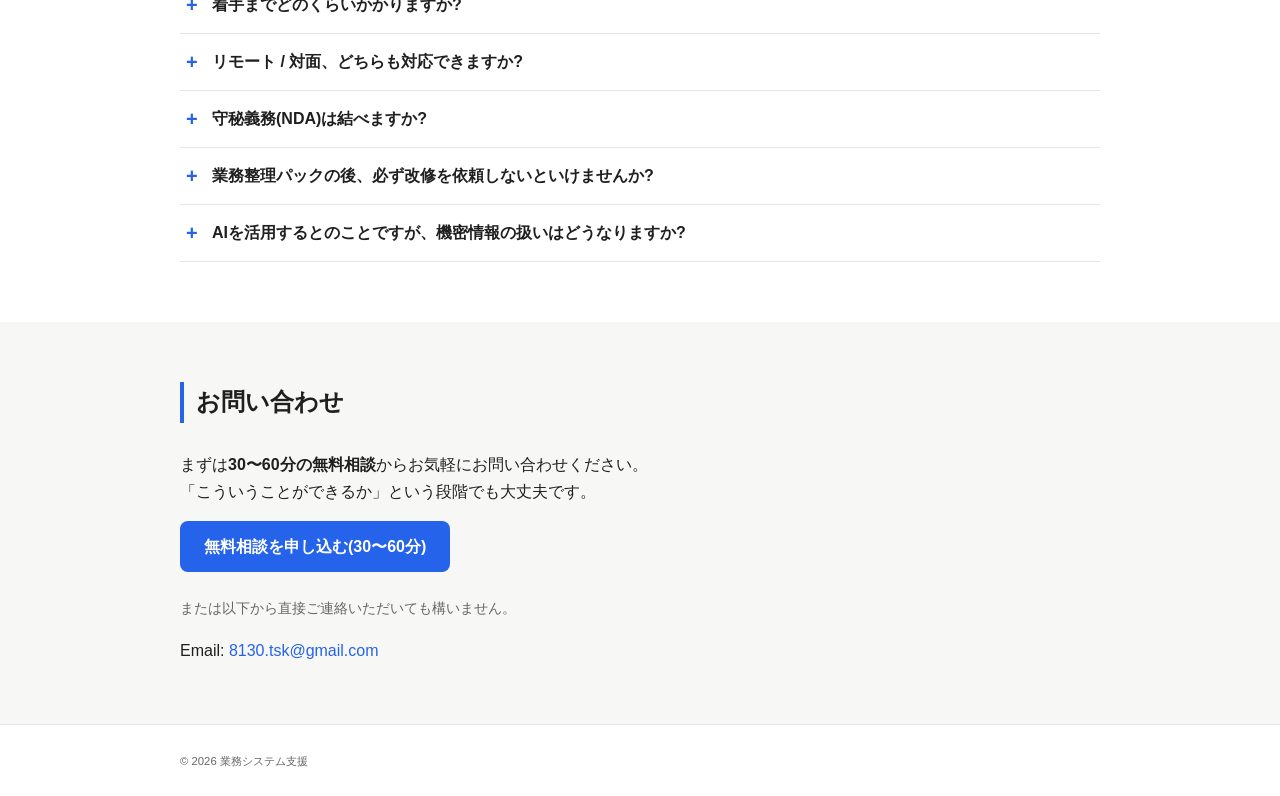
==== commit 086a85fa: "Add 業務整理パック sample deliverables and case page 架空クライアント（食品卸）を題材に、業務フロー図・課題整理・改善案・優先順位付き 対応案の4ドキュメントを " ====
--- a/index.html
+++ b/index.html
@@ -82,7 +82,10 @@
             <dd>応相談(着手前にお見積もり提示)</dd>
           </div>
         </dl>
-        <a class="btn-primary" href="#contact">このパックで相談する</a>
+        <div class="cta-group">
+          <a class="btn-primary" href="#contact">このパックで相談する</a>
+          <a class="btn-secondary" href="sample-business-analysis.html">サンプル成果物を見る</a>
+        </div>
       </div>
     </section>
 
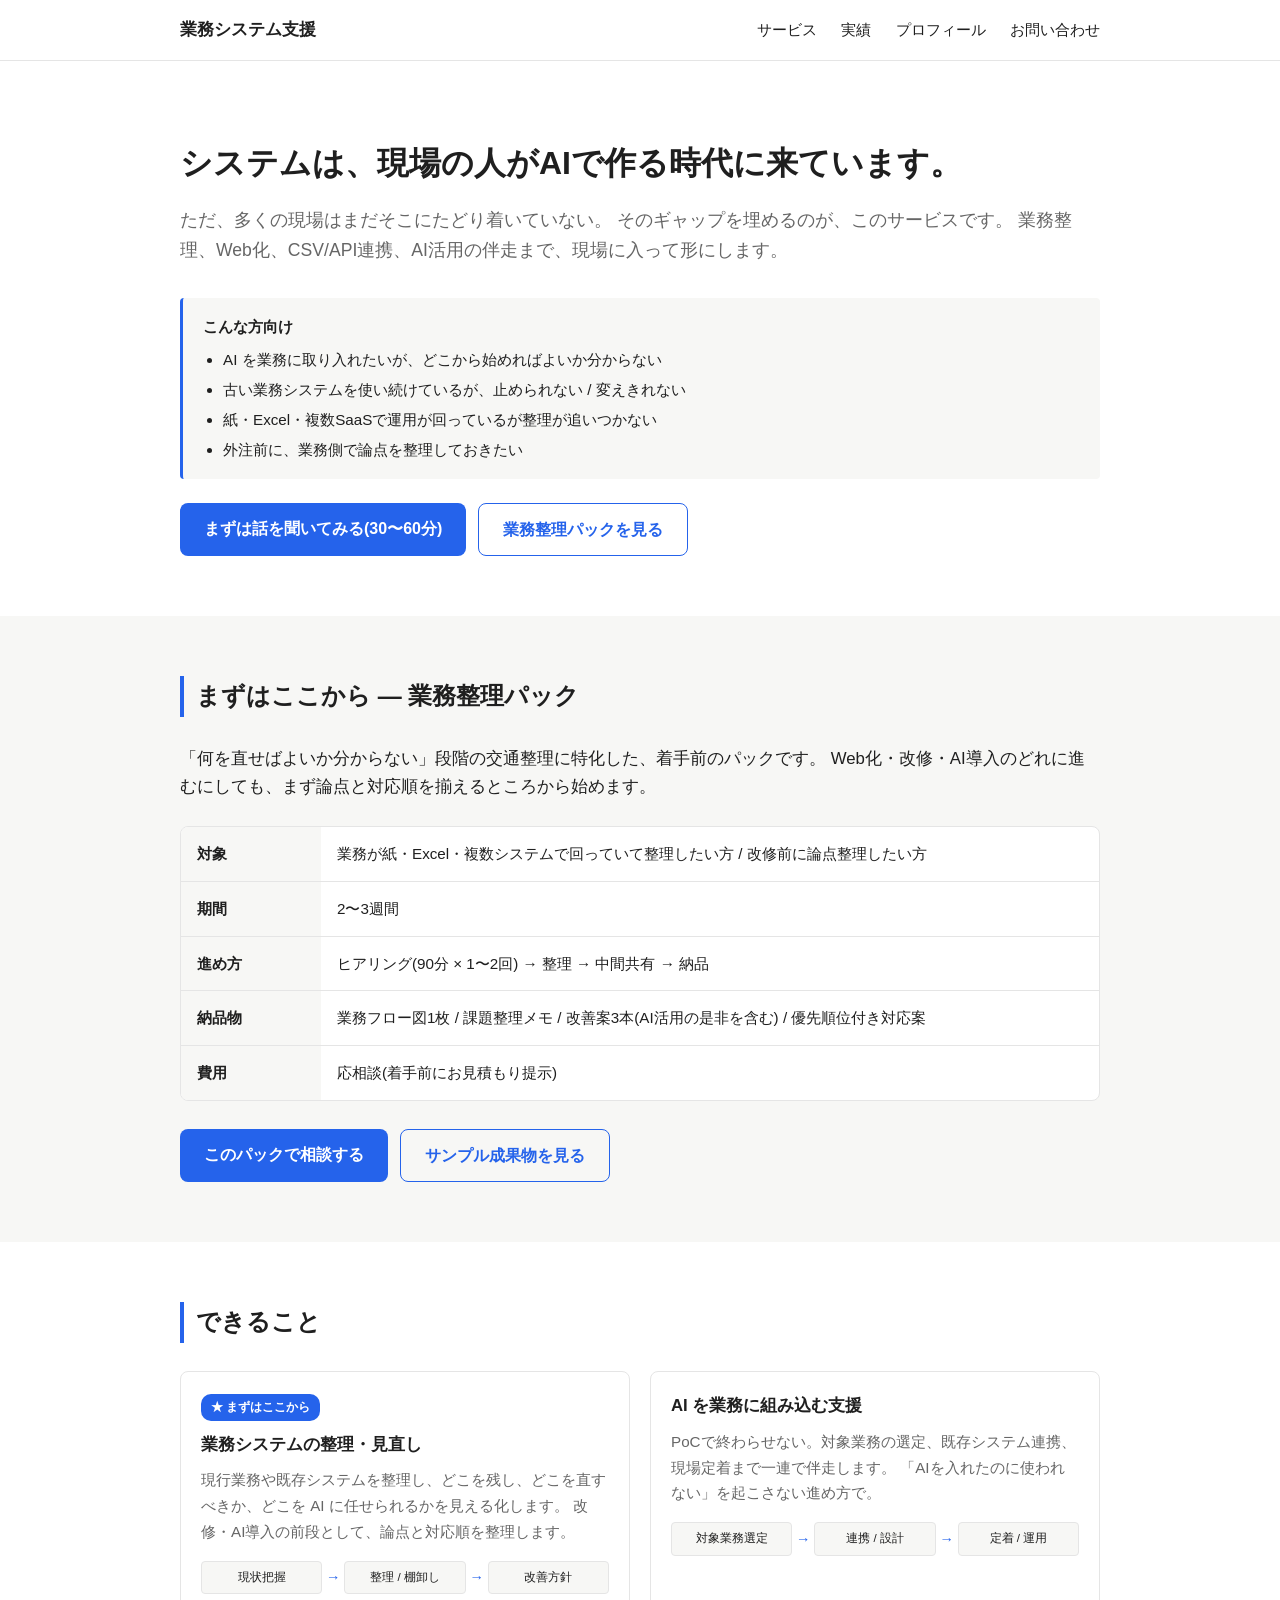
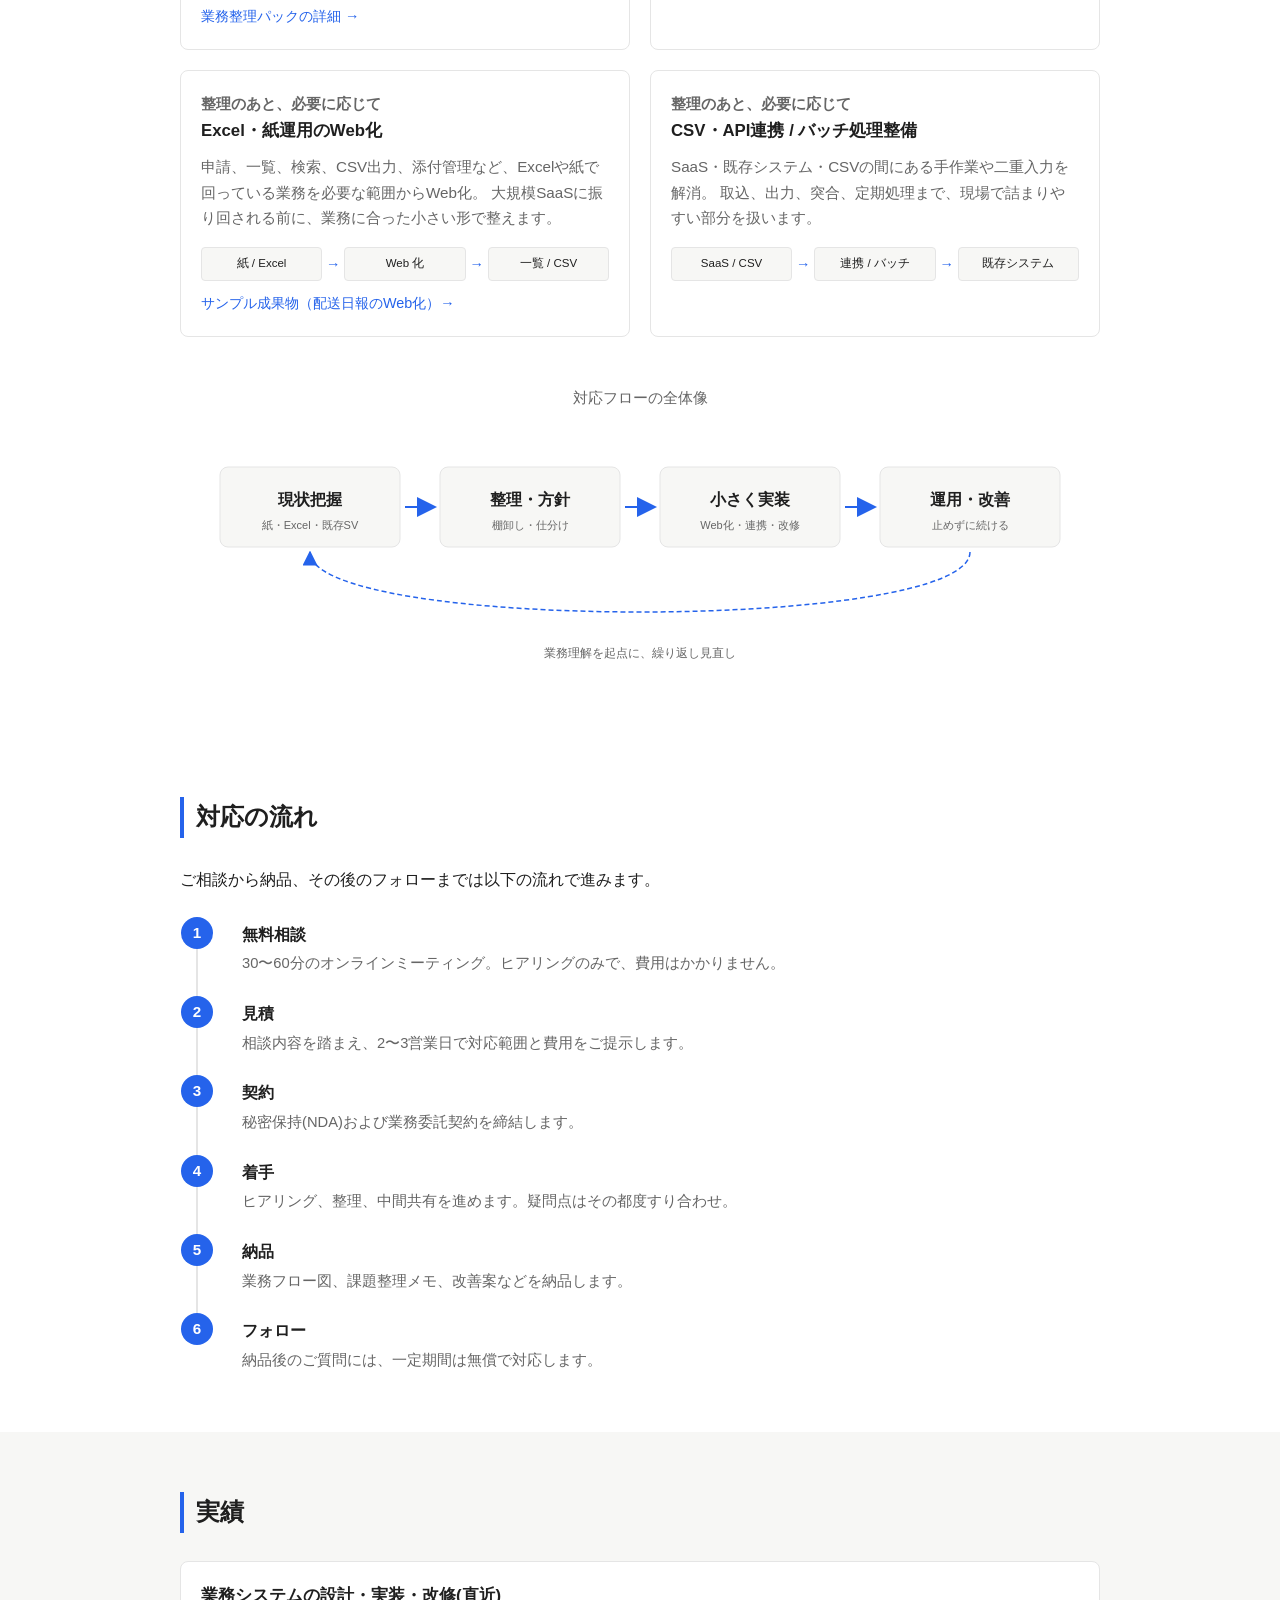
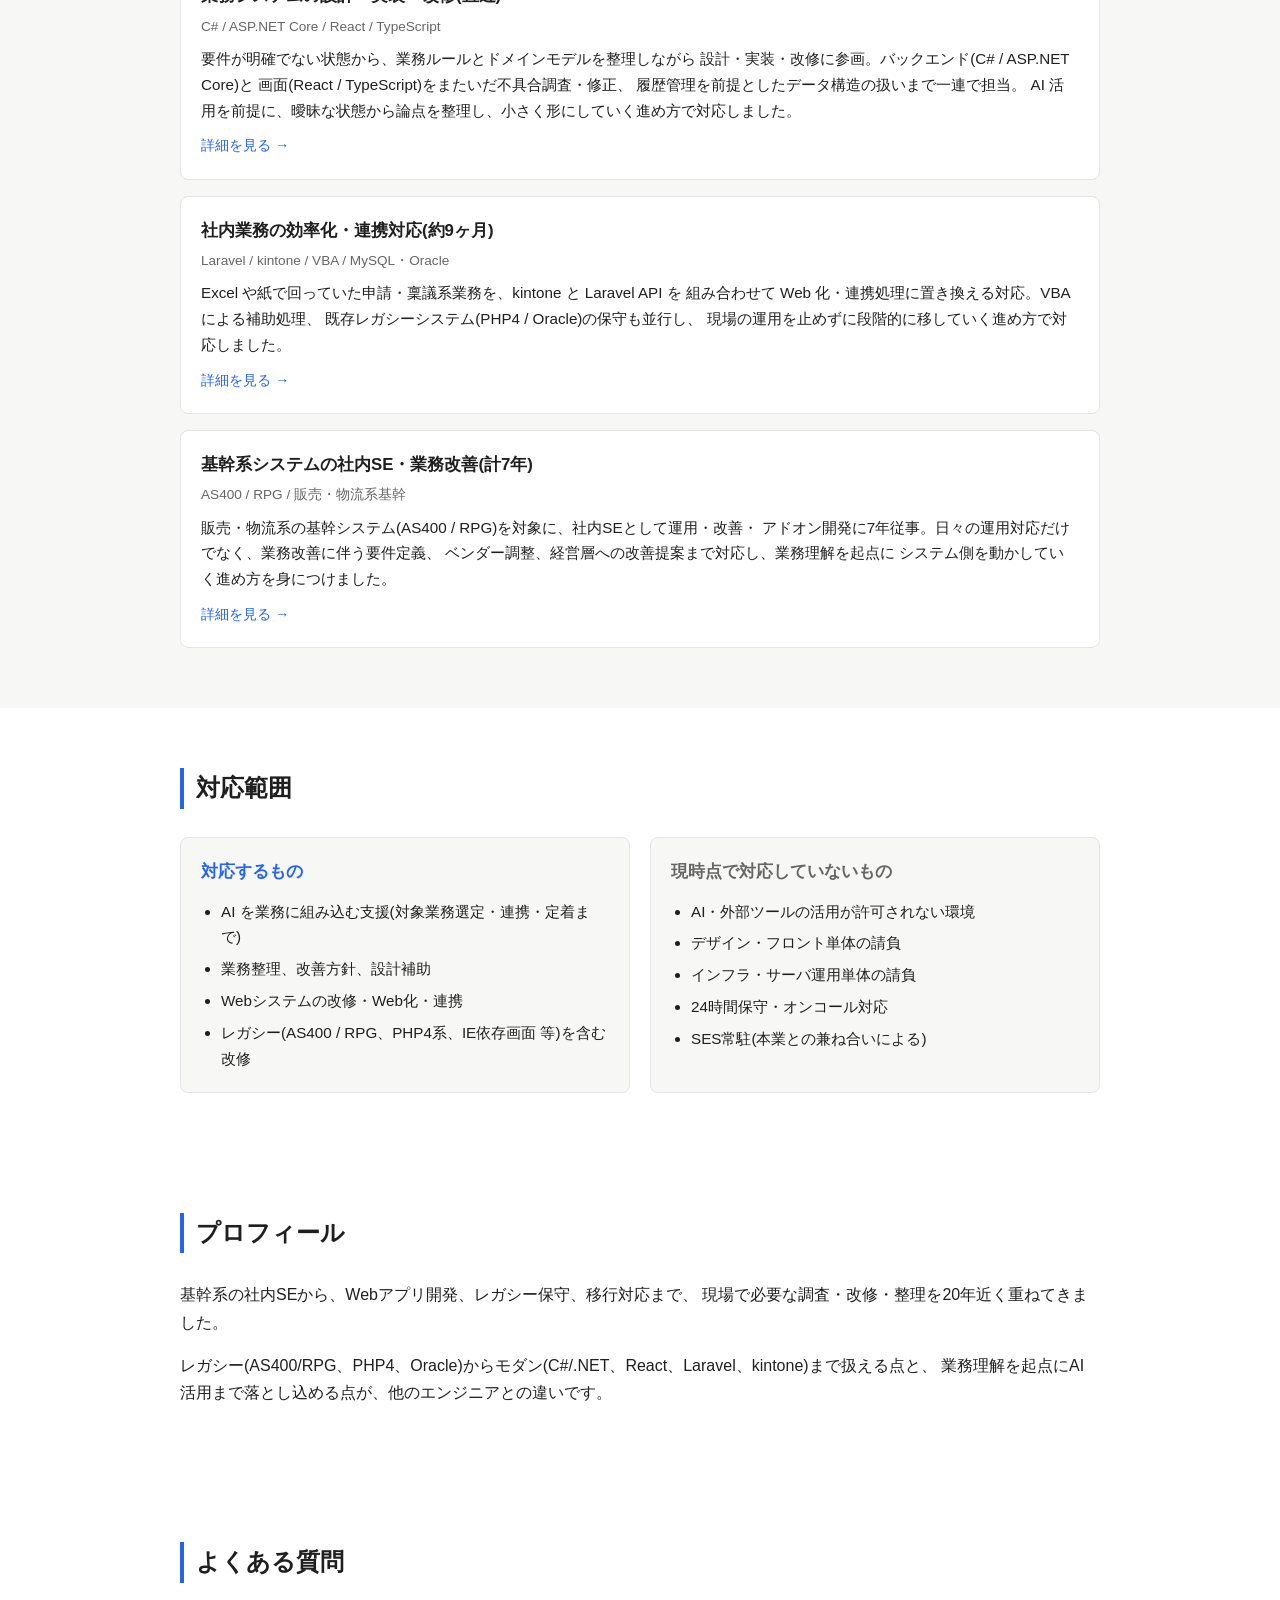
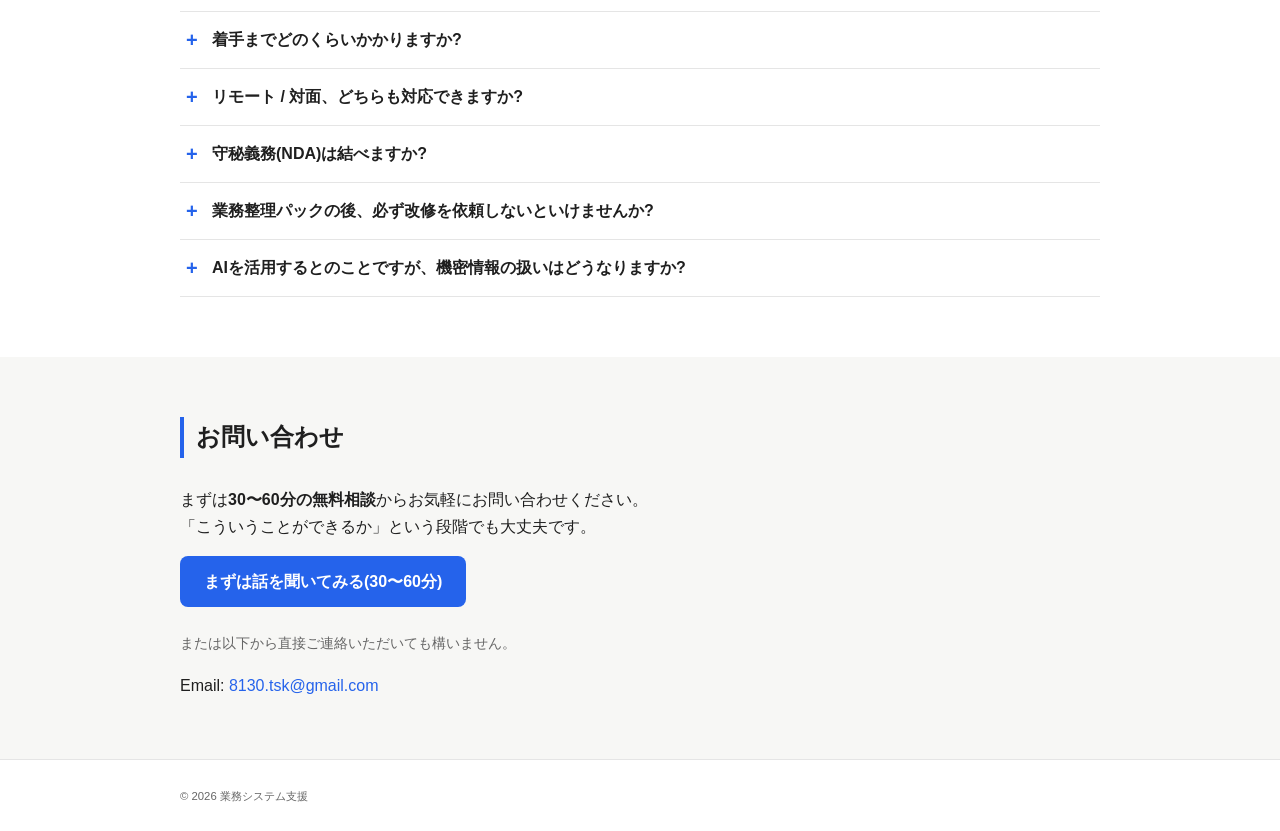
==== commit 6dd6761d: "Add 配送日報Web化 sample deliverables and case page Co-Authored-By: Claude Opus 4.7 (1M context) <noreply" ====
--- a/index.html
+++ b/index.html
@@ -47,7 +47,7 @@
           </ul>
         </div>
         <div class="cta-group">
-          <a class="btn-primary" href="#contact">無料相談を申し込む(30〜60分)</a>
+          <a class="btn-primary" href="#contact">まずは話を聞いてみる(30〜60分)</a>
           <a class="btn-secondary" href="#main-product">業務整理パックを見る</a>
         </div>
       </div>
@@ -137,6 +137,7 @@
               <div class="flow-arrow">→</div>
               <div class="flow-box">一覧 / CSV</div>
             </div>
+            <a class="works-link" href="sample-daily-report.html">サンプル成果物（配送日報のWeb化）→</a>
           </article>
           <article class="card">
             <p class="card-role">整理のあと、必要に応じて</p>
@@ -366,7 +367,7 @@
           「こういうことができるか」という段階でも大丈夫です。
         </p>
         <p>
-          <a class="btn-primary" href="mailto:8130.tsk@gmail.com?subject=無料相談のお申し込み">無料相談を申し込む(30〜60分)</a>
+          <a class="btn-primary" href="mailto:8130.tsk@gmail.com?subject=まずは話を聞いてみる">まずは話を聞いてみる(30〜60分)</a>
         </p>
         <p class="contact-fallback">または以下から直接ご連絡いただいても構いません。</p>
         <ul class="contact-list">
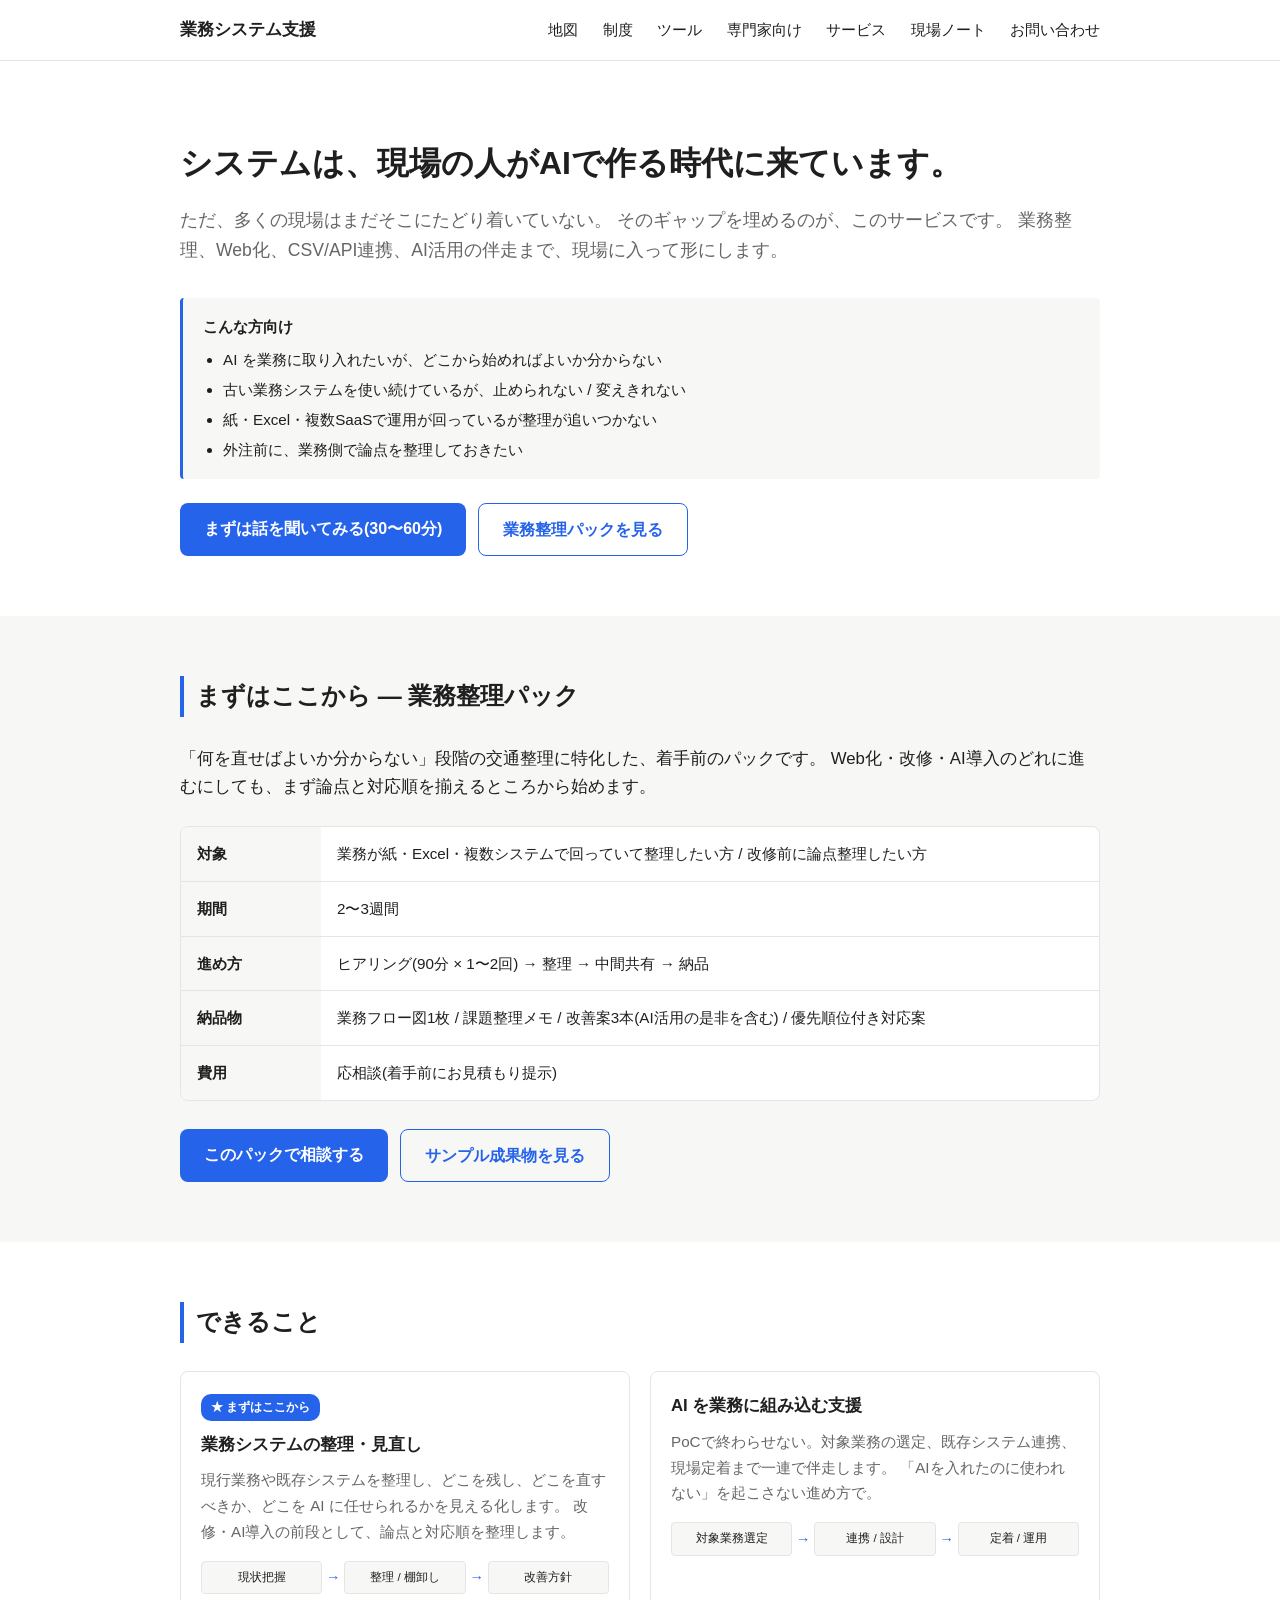
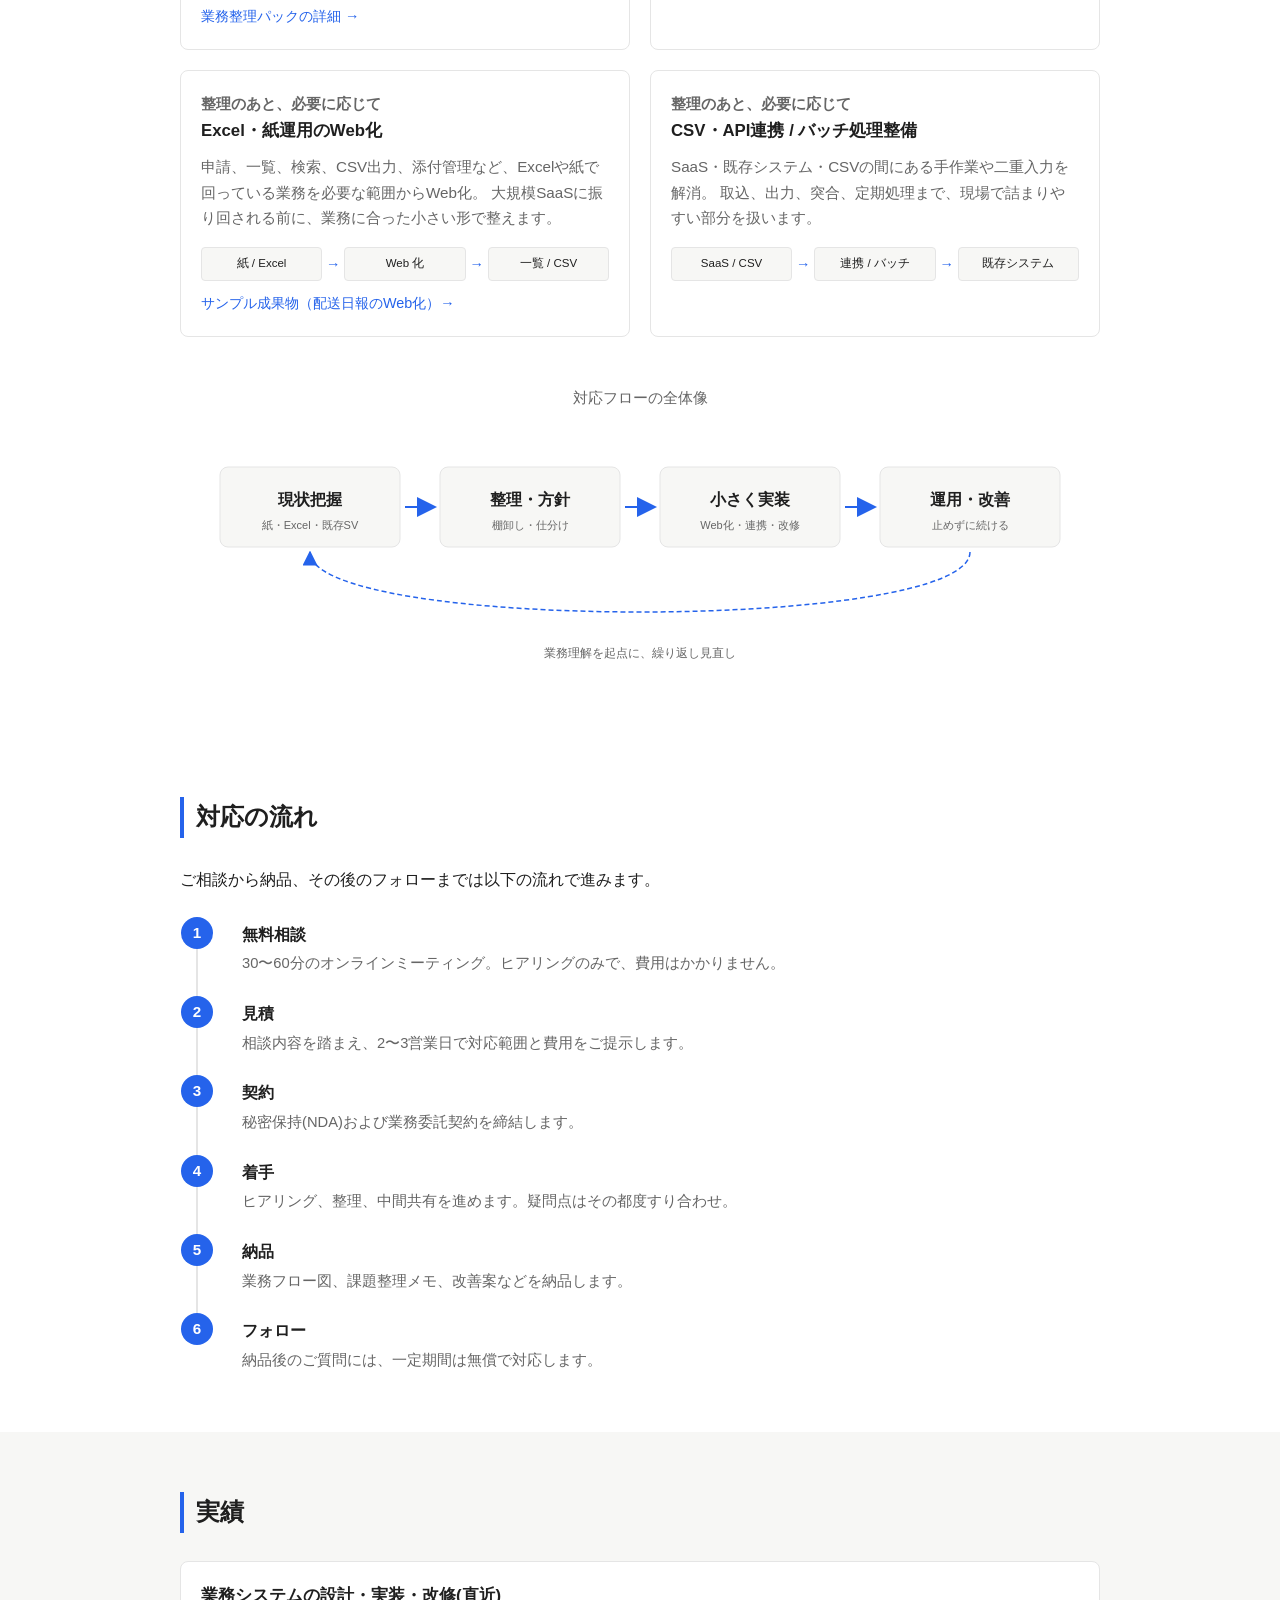
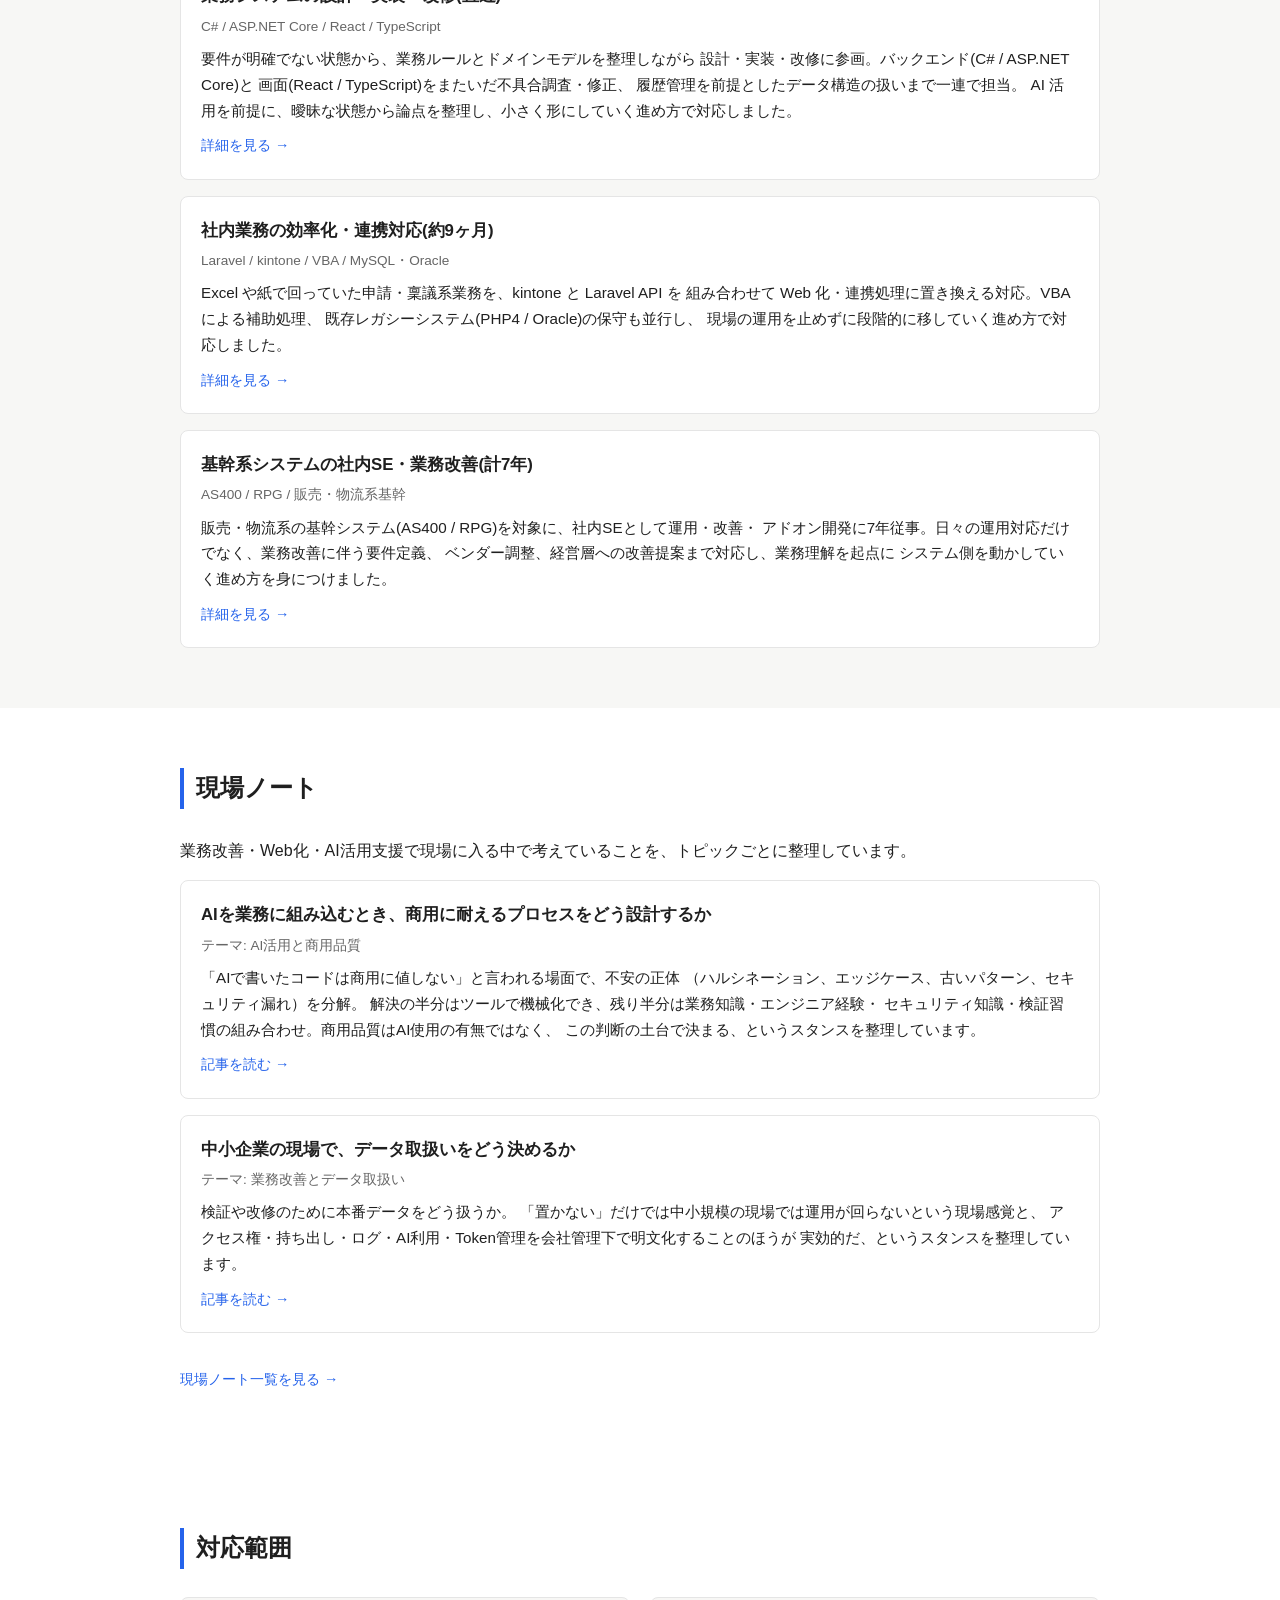
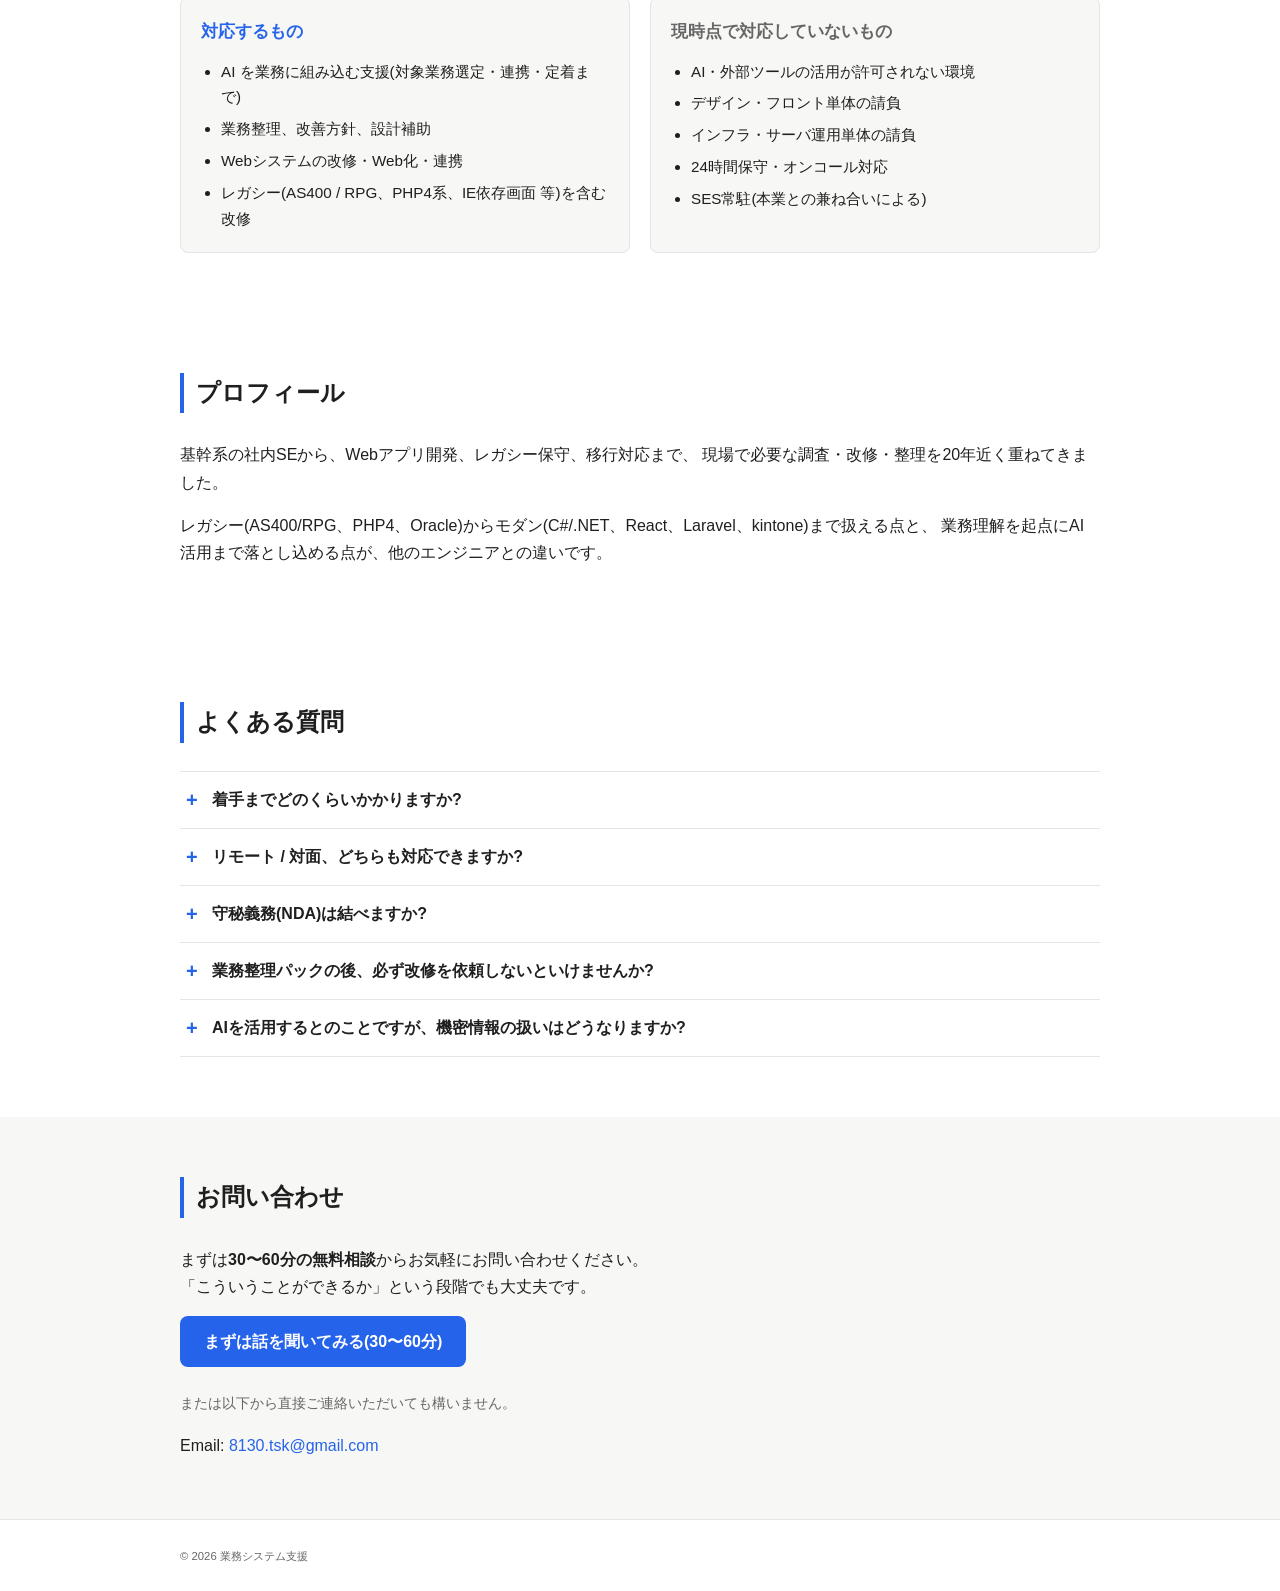
==== commit af711d28: "Add 現場ノート and 業務改善・IT支援の地図 (制度/ツール/専門家向け) pages - 現場ノート: notes.html 一覧 + notes/{ai-commercial-proces" ====
--- a/index.html
+++ b/index.html
@@ -20,9 +20,12 @@
     <div class="container">
       <a href="./" class="site-title">業務システム支援</a>
       <nav class="site-nav">
+        <a href="guide.html">地図</a>
+        <a href="guide-systems.html">制度</a>
+        <a href="guide-tools.html">ツール</a>
+        <a href="guide-specialists.html">専門家向け</a>
         <a href="#services">サービス</a>
-        <a href="#works">実績</a>
-        <a href="#about">プロフィール</a>
+        <a href="notes.html">現場ノート</a>
         <a href="#contact">お問い合わせ</a>
       </nav>
     </div>
@@ -280,6 +283,41 @@
       </div>
     </section>
 
+    <section id="notes" class="section">
+      <div class="container">
+        <h2>現場ノート</h2>
+        <p>業務改善・Web化・AI活用支援で現場に入る中で考えていることを、トピックごとに整理しています。</p>
+        <ul class="works">
+          <li>
+            <strong>AIを業務に組み込むとき、商用に耐えるプロセスをどう設計するか</strong>
+            <span>テーマ: AI活用と商用品質</span>
+            <p>
+              「AIで書いたコードは商用に値しない」と言われる場面で、不安の正体
+              （ハルシネーション、エッジケース、古いパターン、セキュリティ漏れ）を分解。
+              解決の半分はツールで機械化でき、残り半分は業務知識・エンジニア経験・
+              セキュリティ知識・検証習慣の組み合わせ。商用品質はAI使用の有無ではなく、
+              この判断の土台で決まる、というスタンスを整理しています。
+            </p>
+            <a class="works-link" href="notes/ai-commercial-process.html">記事を読む →</a>
+          </li>
+          <li>
+            <strong>中小企業の現場で、データ取扱いをどう決めるか</strong>
+            <span>テーマ: 業務改善とデータ取扱い</span>
+            <p>
+              検証や改修のために本番データをどう扱うか。
+              「置かない」だけでは中小規模の現場では運用が回らないという現場感覚と、
+              アクセス権・持ち出し・ログ・AI利用・Token管理を会社管理下で明文化することのほうが
+              実効的だ、というスタンスを整理しています。
+            </p>
+            <a class="works-link" href="notes/dev-prod-data.html">記事を読む →</a>
+          </li>
+        </ul>
+        <p style="margin-top: 1.5em;">
+          <a class="works-link" href="notes.html">現場ノート一覧を見る →</a>
+        </p>
+      </div>
+    </section>
+
     <section id="scope" class="section">
       <div class="container">
         <h2>対応範囲</h2>
--- a/assets/style.css
+++ b/assets/style.css
@@ -473,6 +473,59 @@
   font-size: 0.9rem;
 }
 
+/* Audience links group (stacked links inside a card) */
+.audience-links {
+  display: flex;
+  flex-direction: column;
+  gap: 6px;
+  margin-top: 14px;
+}
+.audience-links .works-link {
+  margin-top: 0;
+}
+
+/* Guide list (shared by guide-systems / guide-tools / guide-specialists) */
+.guide-list {
+  list-style: none;
+  padding: 0;
+  margin: 24px 0 0;
+}
+.guide-list > li {
+  background: #fff;
+  border: 1px solid var(--color-border);
+  border-radius: var(--radius);
+  padding: 18px 20px;
+  margin-bottom: 14px;
+}
+.guide-list > li > strong {
+  display: block;
+  font-size: 1.05rem;
+  margin-bottom: 4px;
+}
+.guide-list > li > .guide-meta {
+  display: block;
+  color: var(--color-muted);
+  font-size: 0.85rem;
+  margin-bottom: 8px;
+}
+.guide-list > li > p {
+  margin: 0 0 8px;
+  font-size: 0.95rem;
+}
+.guide-list .guide-status {
+  display: inline-block;
+  font-size: 0.75rem;
+  padding: 2px 8px;
+  border-radius: 10px;
+  background: var(--color-bg-alt);
+  color: var(--color-muted);
+  margin-right: 6px;
+}
+.guide-list .guide-status-ready {
+  background: var(--color-primary);
+  color: #fff;
+}
+
 /* Case detail page */
 .back-link {
   display: inline-block;
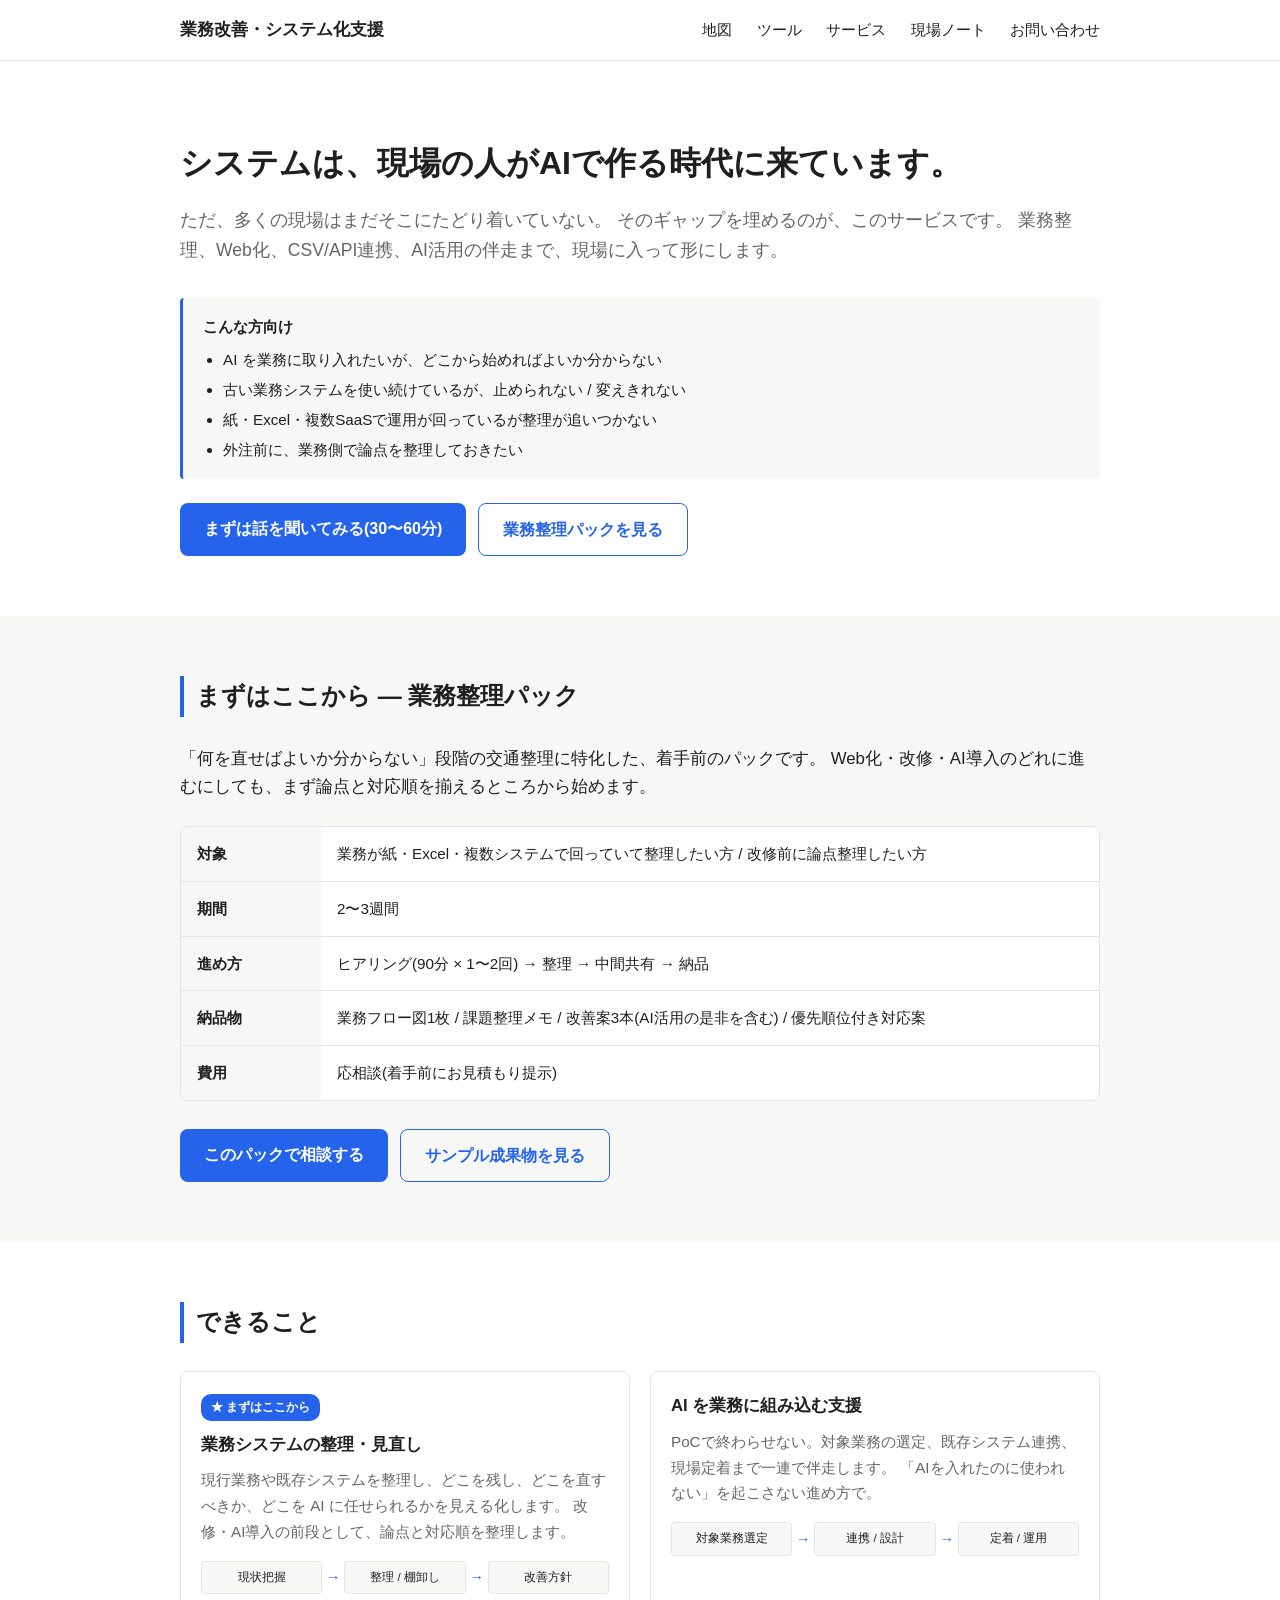
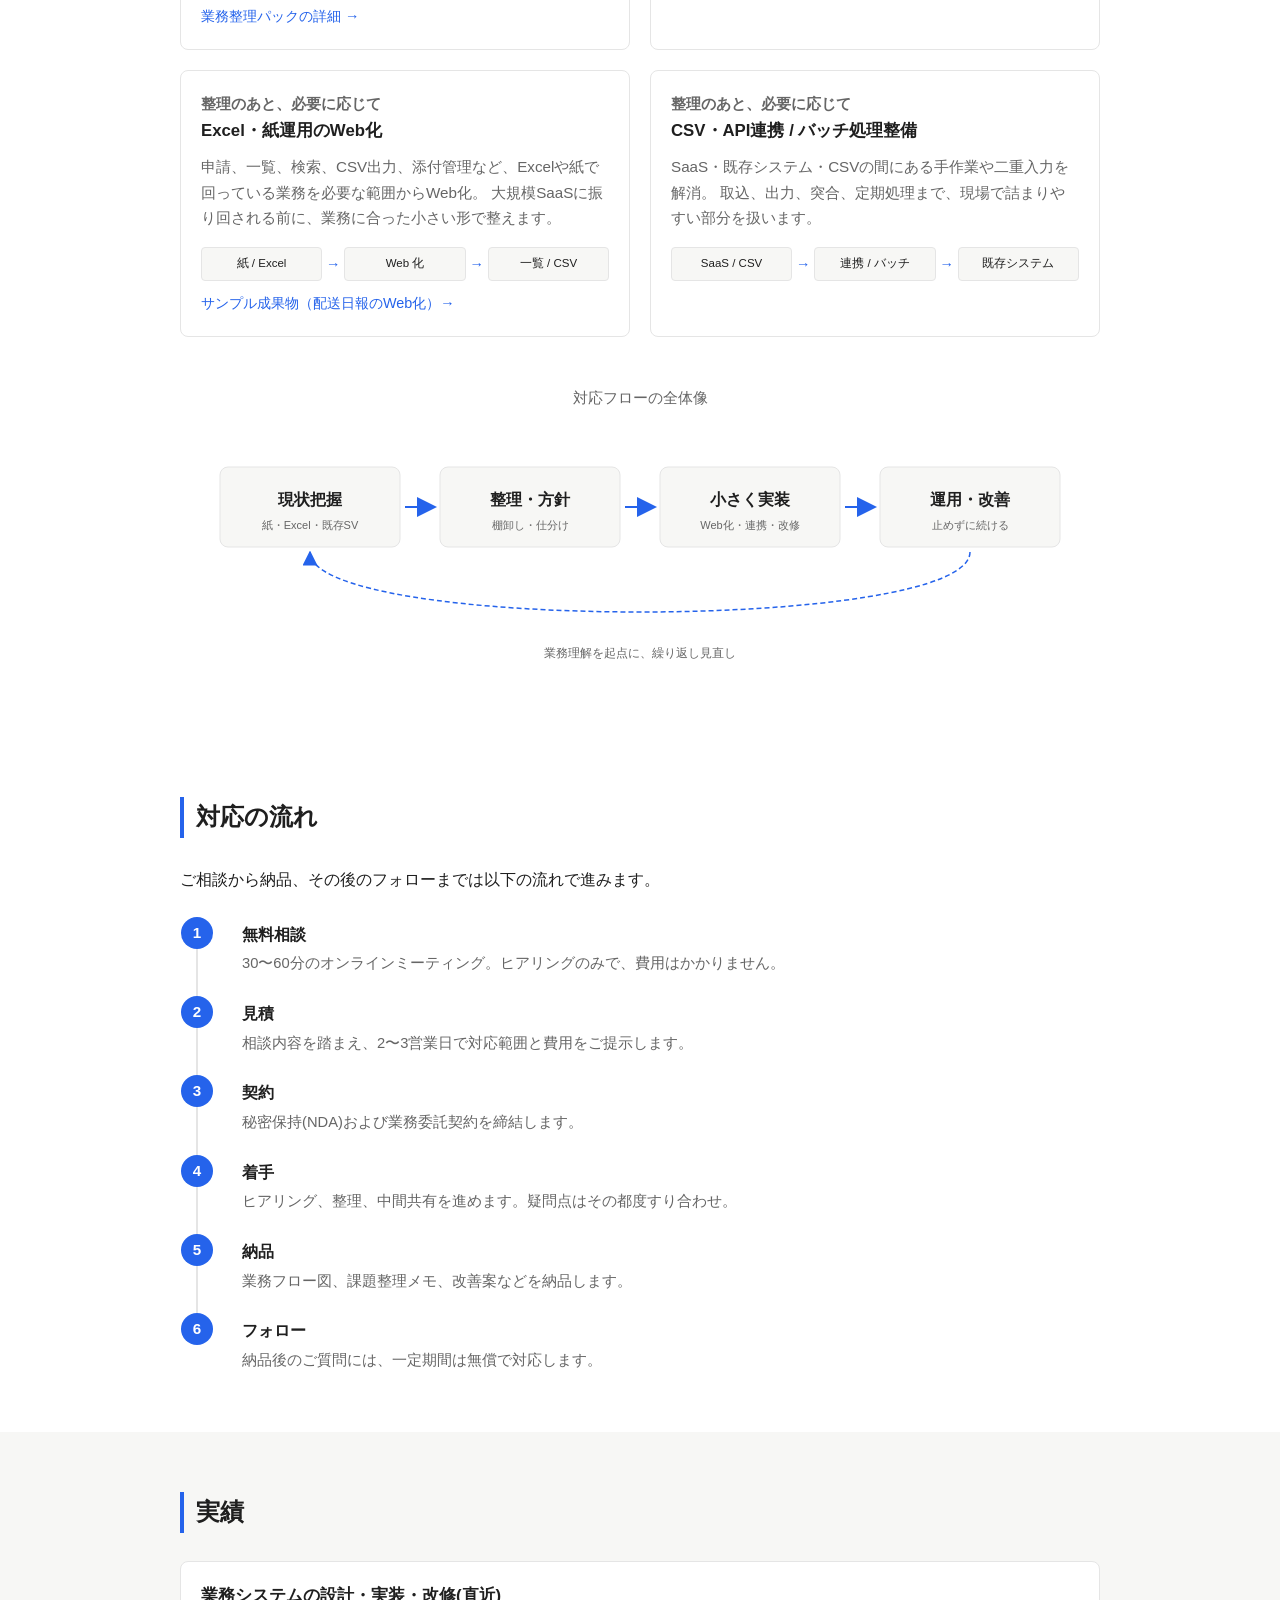
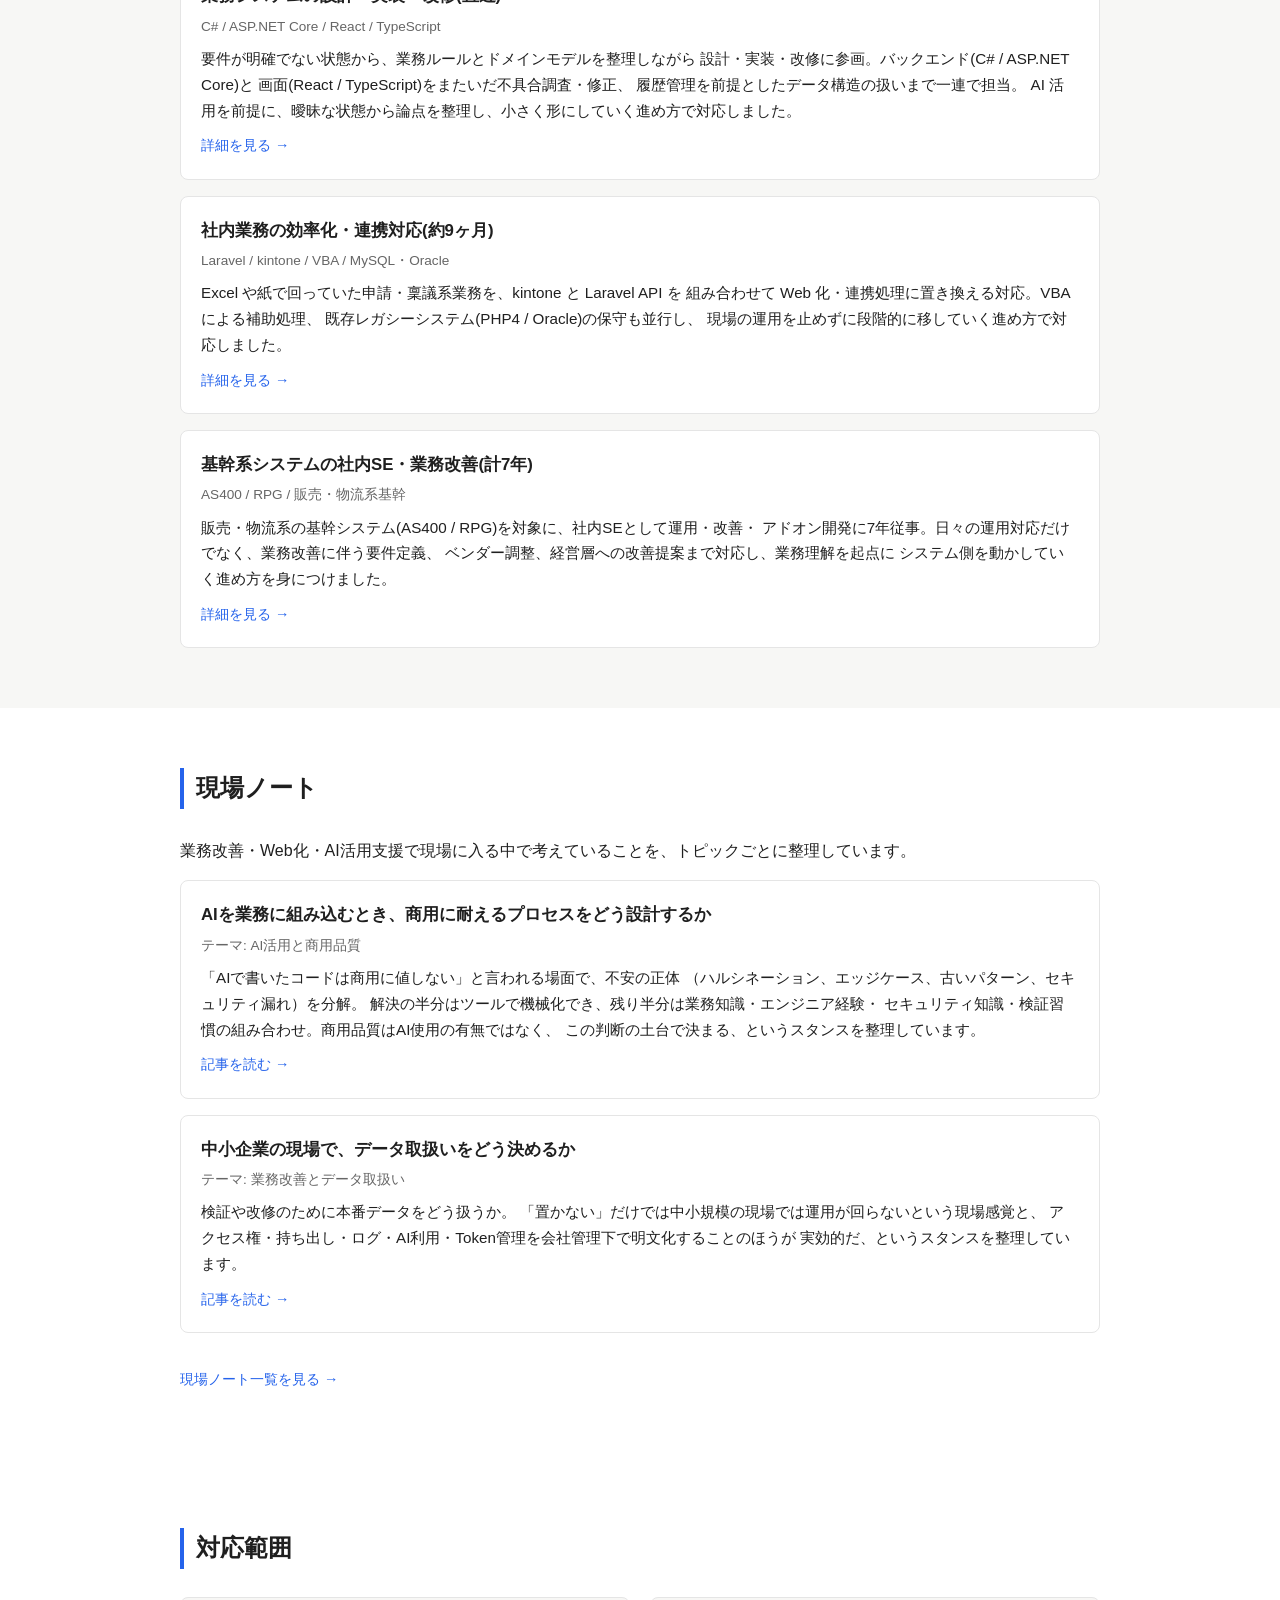
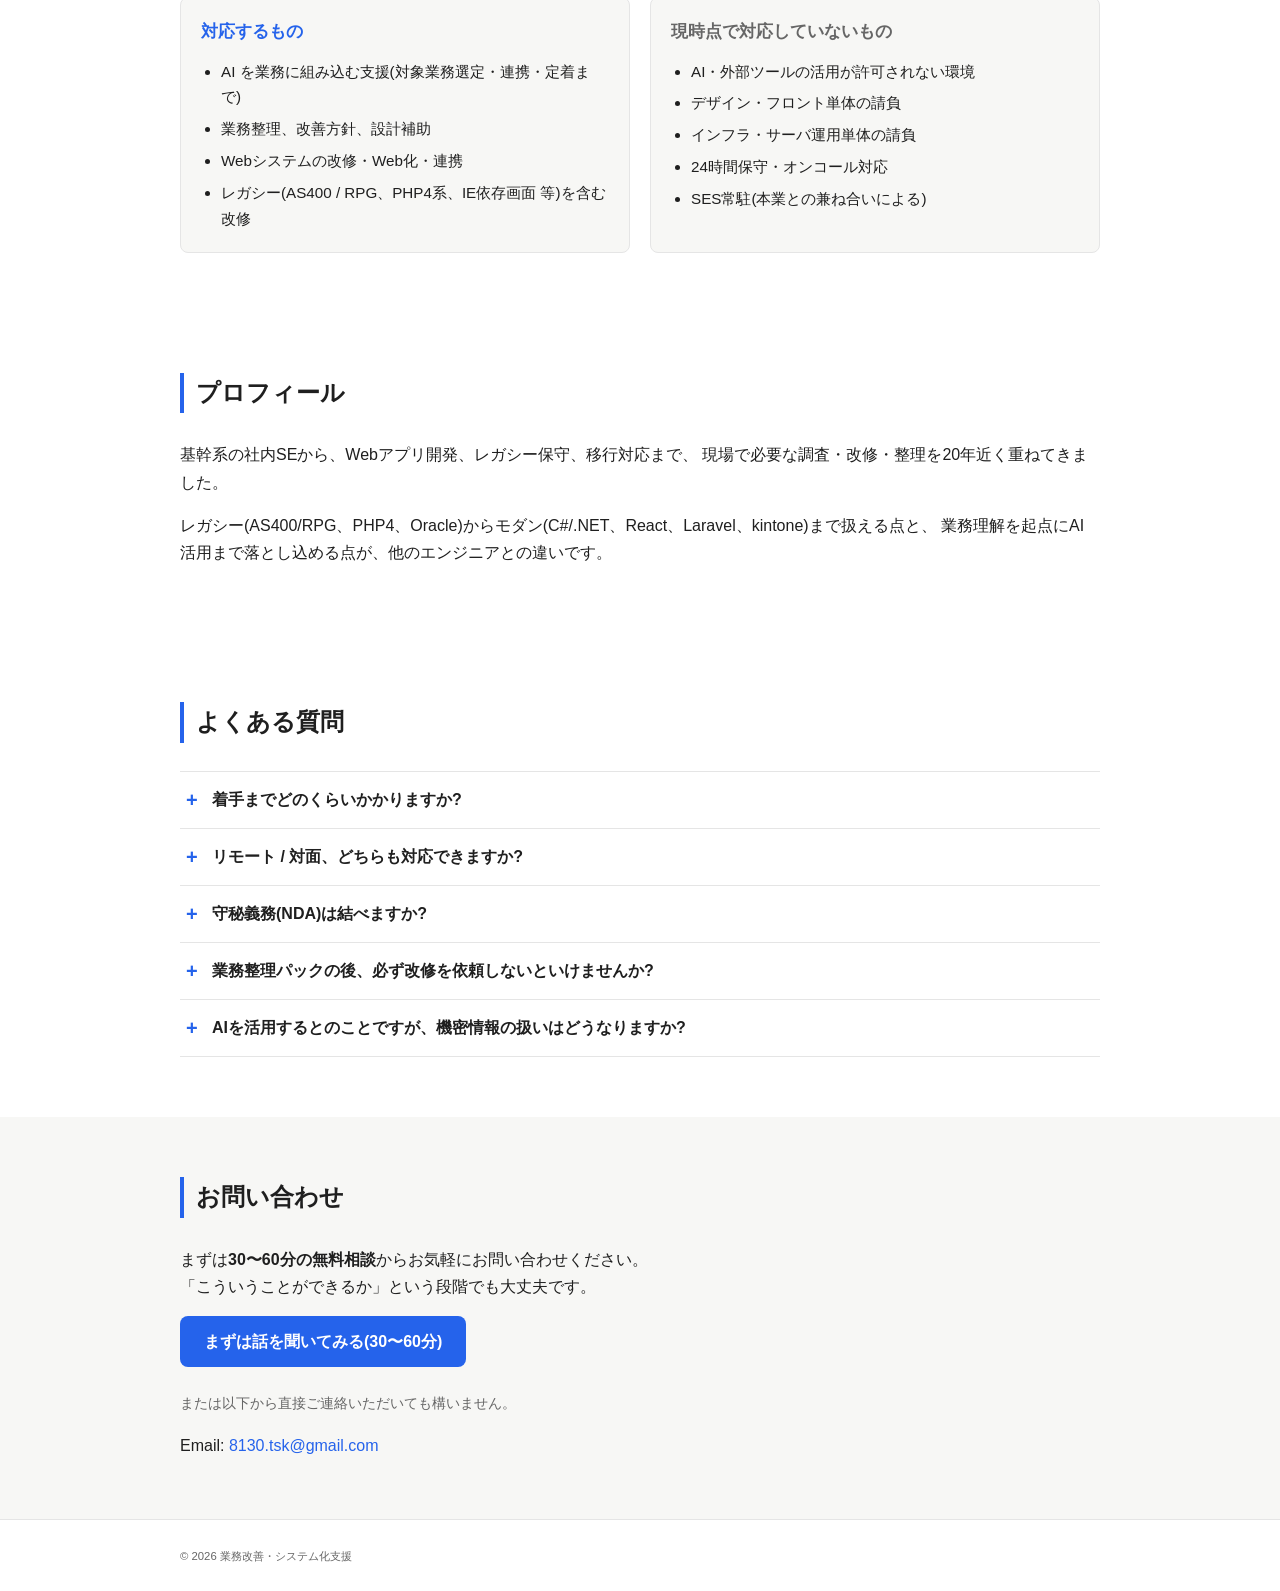
==== commit e690d442: "Refresh tagline to 業務改善・システム化支援 and slim guide nav - Rename 業務システム支援 → 業務改善・システム化支援 across page titl" ====
--- a/index.html
+++ b/index.html
@@ -3,8 +3,8 @@
 <head>
   <meta charset="UTF-8" />
   <meta name="viewport" content="width=device-width, initial-scale=1.0" />
-  <title>業務整理・Web化・AI活用支援 | 業務システム支援</title>
-  <meta name="description" content="システムは、現場の人がAIで作る時代へ。そこに至るまでのギャップを埋める個人事業。業務整理、Web化、CSV/API連携、AI活用の伴走まで、中小企業の業務改善に現場目線で入ります。" />
+  <title>業務整理・Web化・AI活用支援 | 業務改善・システム化支援</title>
+  <meta name="description" content="システムは、現場の人がAIで作る時代へ。そこに至るまでのギャップを埋めるサービスです。業務整理、Web化、CSV/API連携、AI活用の伴走まで、中小企業の業務改善に現場目線で入ります。" />
   <link rel="stylesheet" href="assets/style.css" />
   <!-- Google tag (gtag.js) -->
   <script async src="https://www.googletagmanager.com/gtag/js?id=G-YSGY8PW4ZS"></script>
@@ -18,12 +18,10 @@
 <body>
   <header class="site-header">
     <div class="container">
-      <a href="./" class="site-title">業務システム支援</a>
+      <a href="./" class="site-title">業務改善・システム化支援</a>
       <nav class="site-nav">
         <a href="guide.html">地図</a>
-        <a href="guide-systems.html">制度</a>
         <a href="guide-tools.html">ツール</a>
-        <a href="guide-specialists.html">専門家向け</a>
         <a href="#services">サービス</a>
         <a href="notes.html">現場ノート</a>
         <a href="#contact">お問い合わせ</a>
@@ -417,7 +415,7 @@
 
   <footer class="site-footer">
     <div class="container">
-      <small>&copy; <span id="year"></span> 業務システム支援</small>
+      <small>&copy; <span id="year"></span> 業務改善・システム化支援</small>
     </div>
   </footer>
 
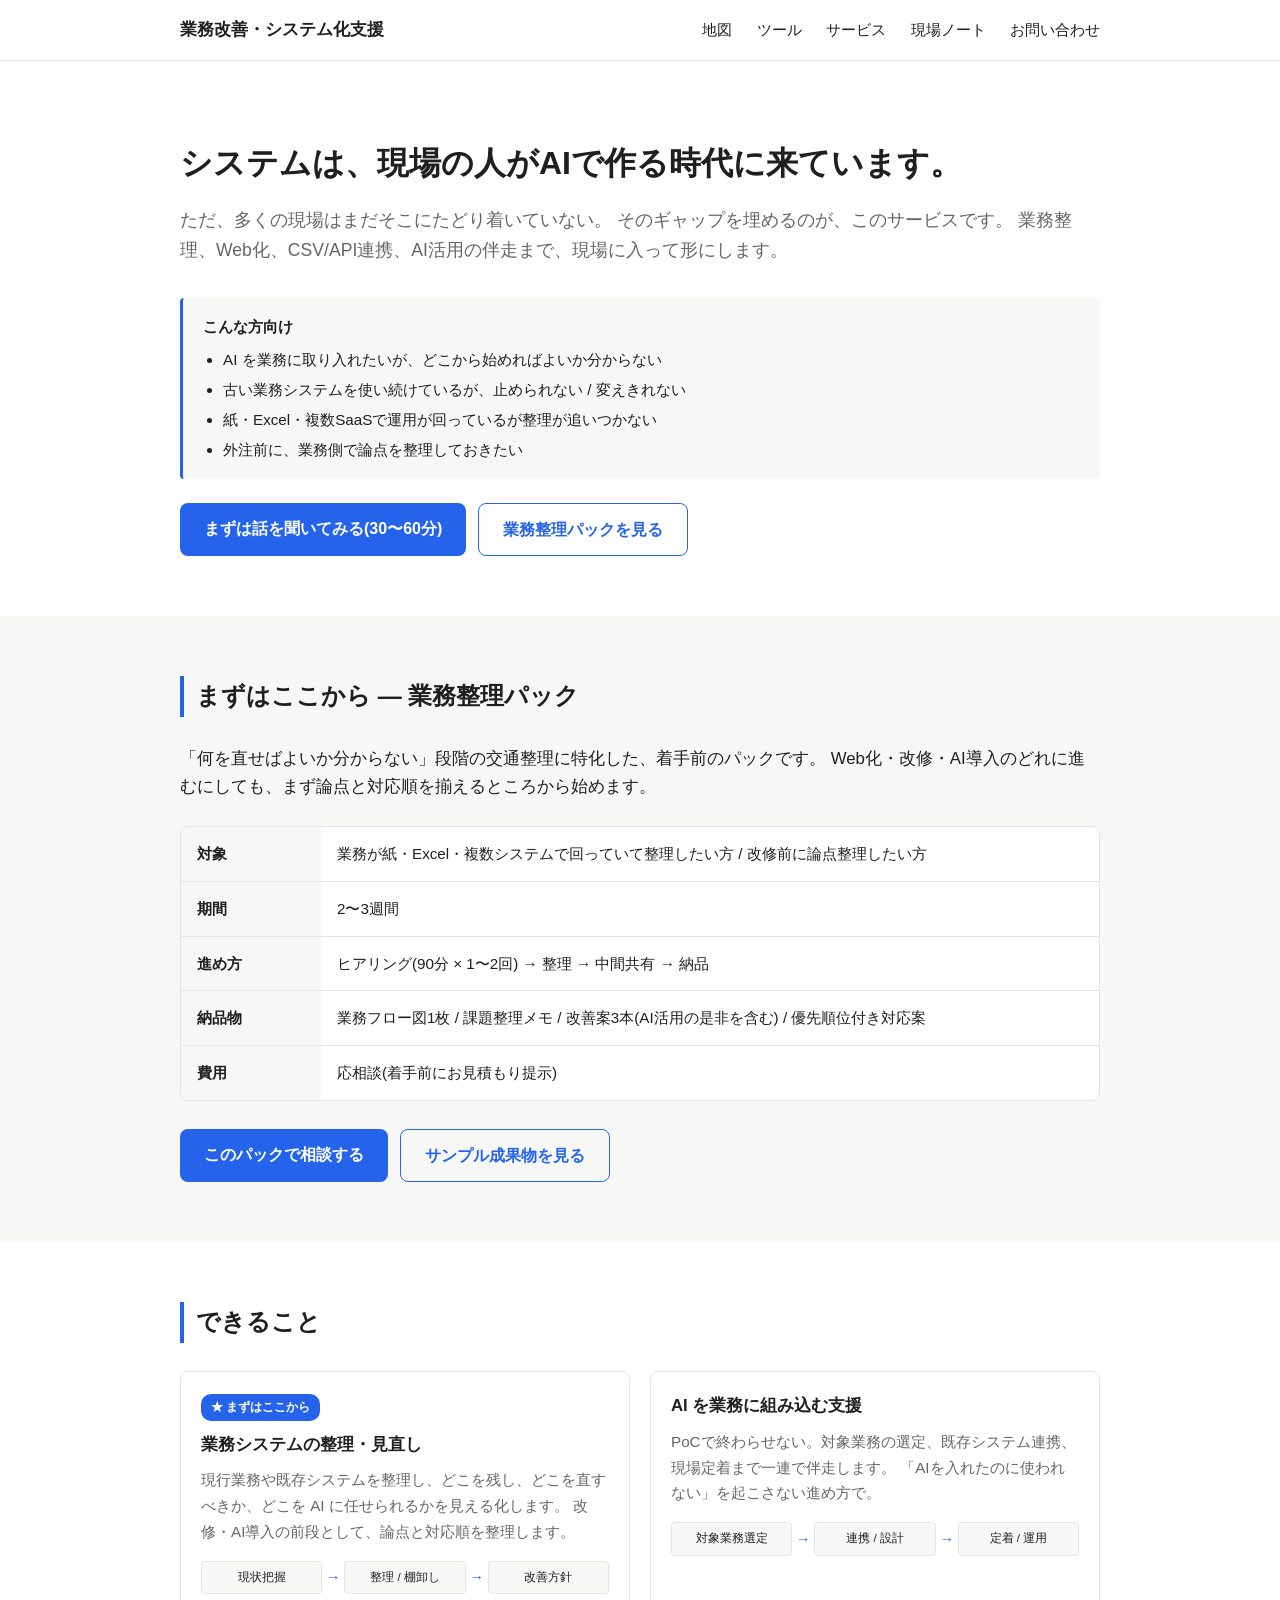
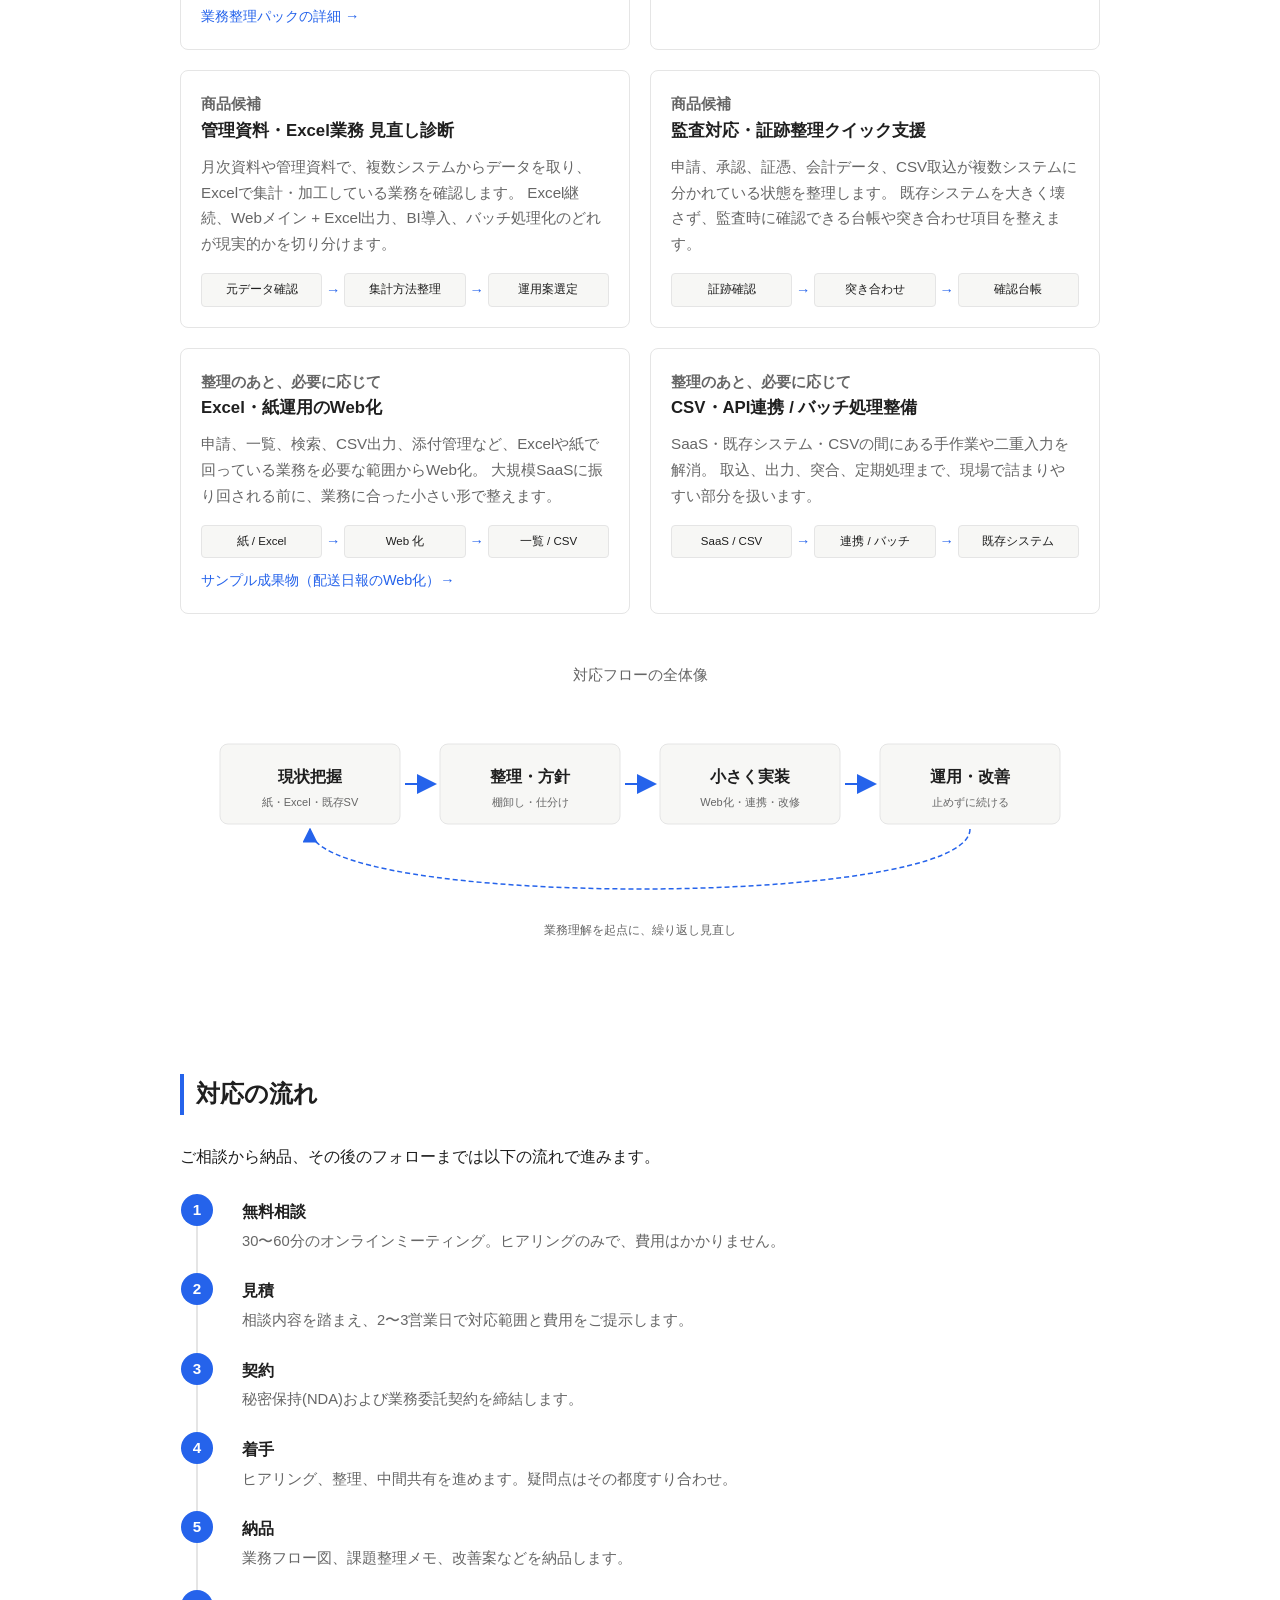
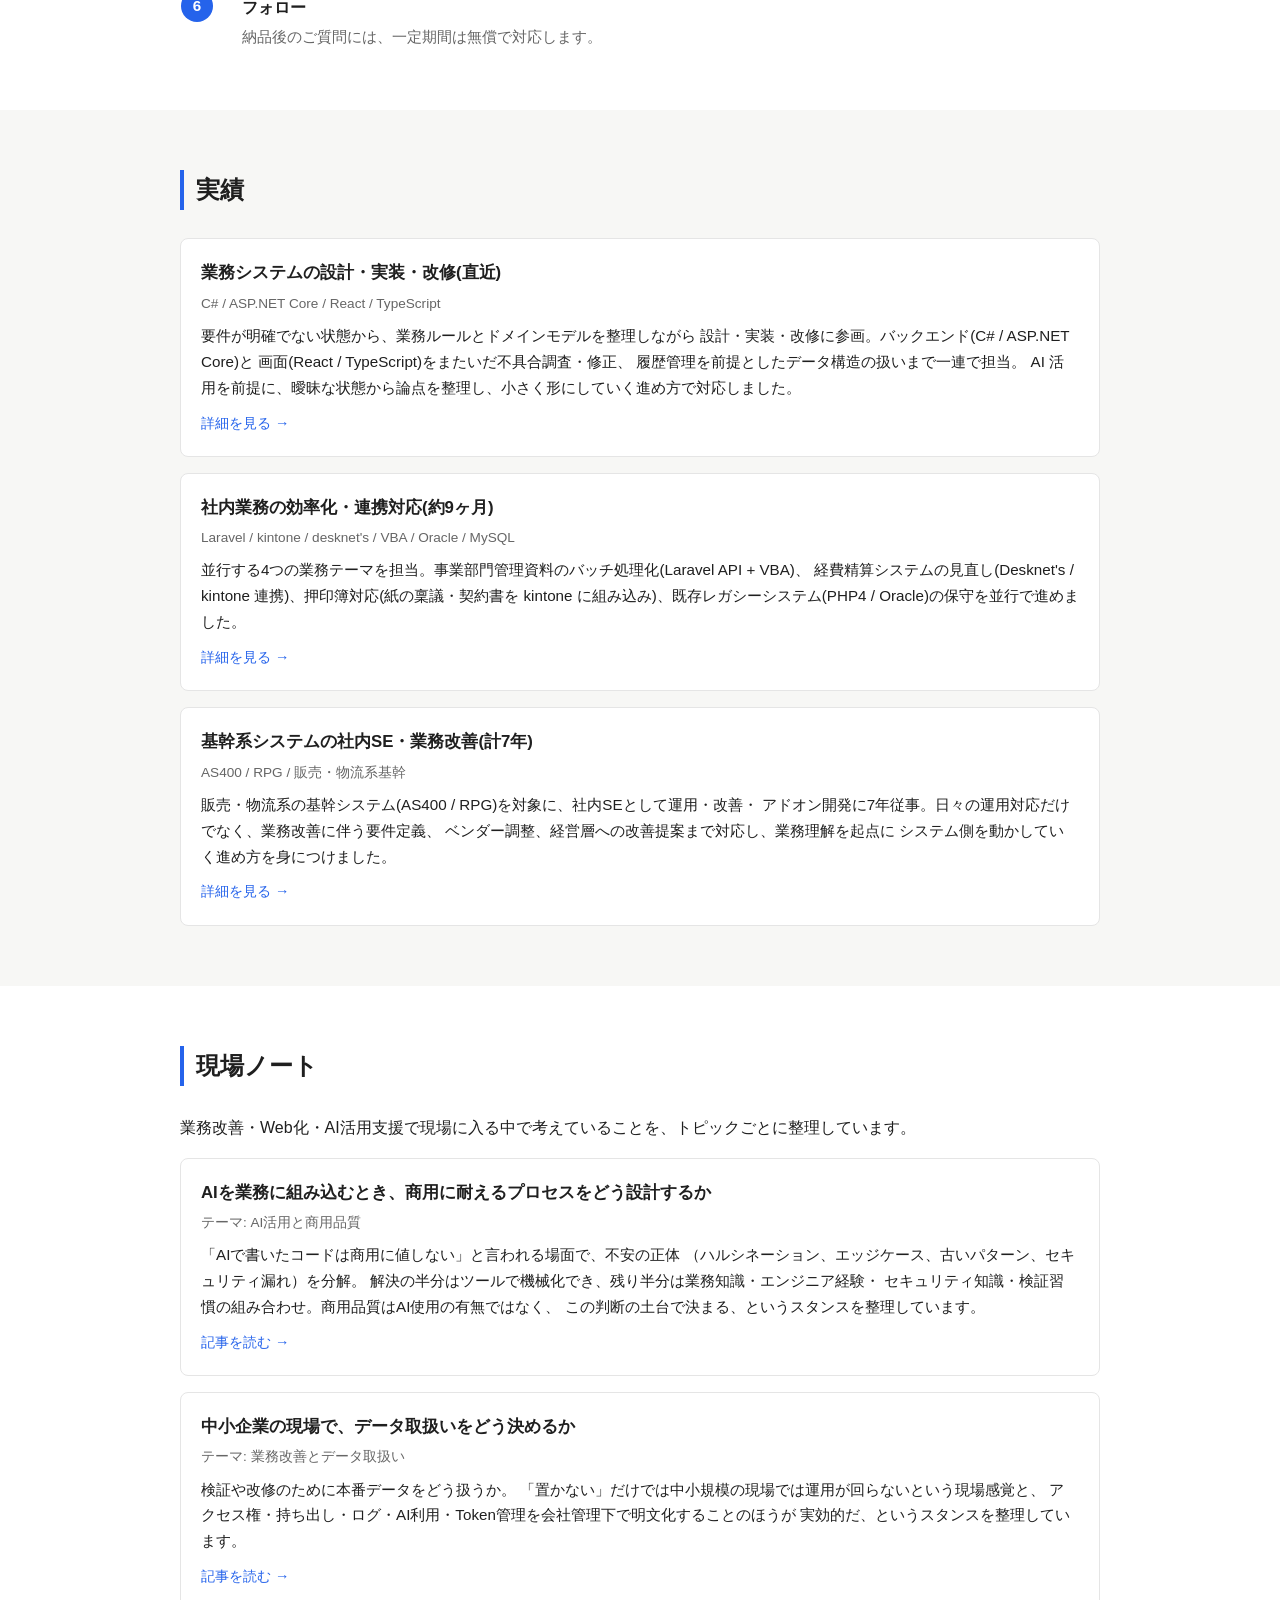
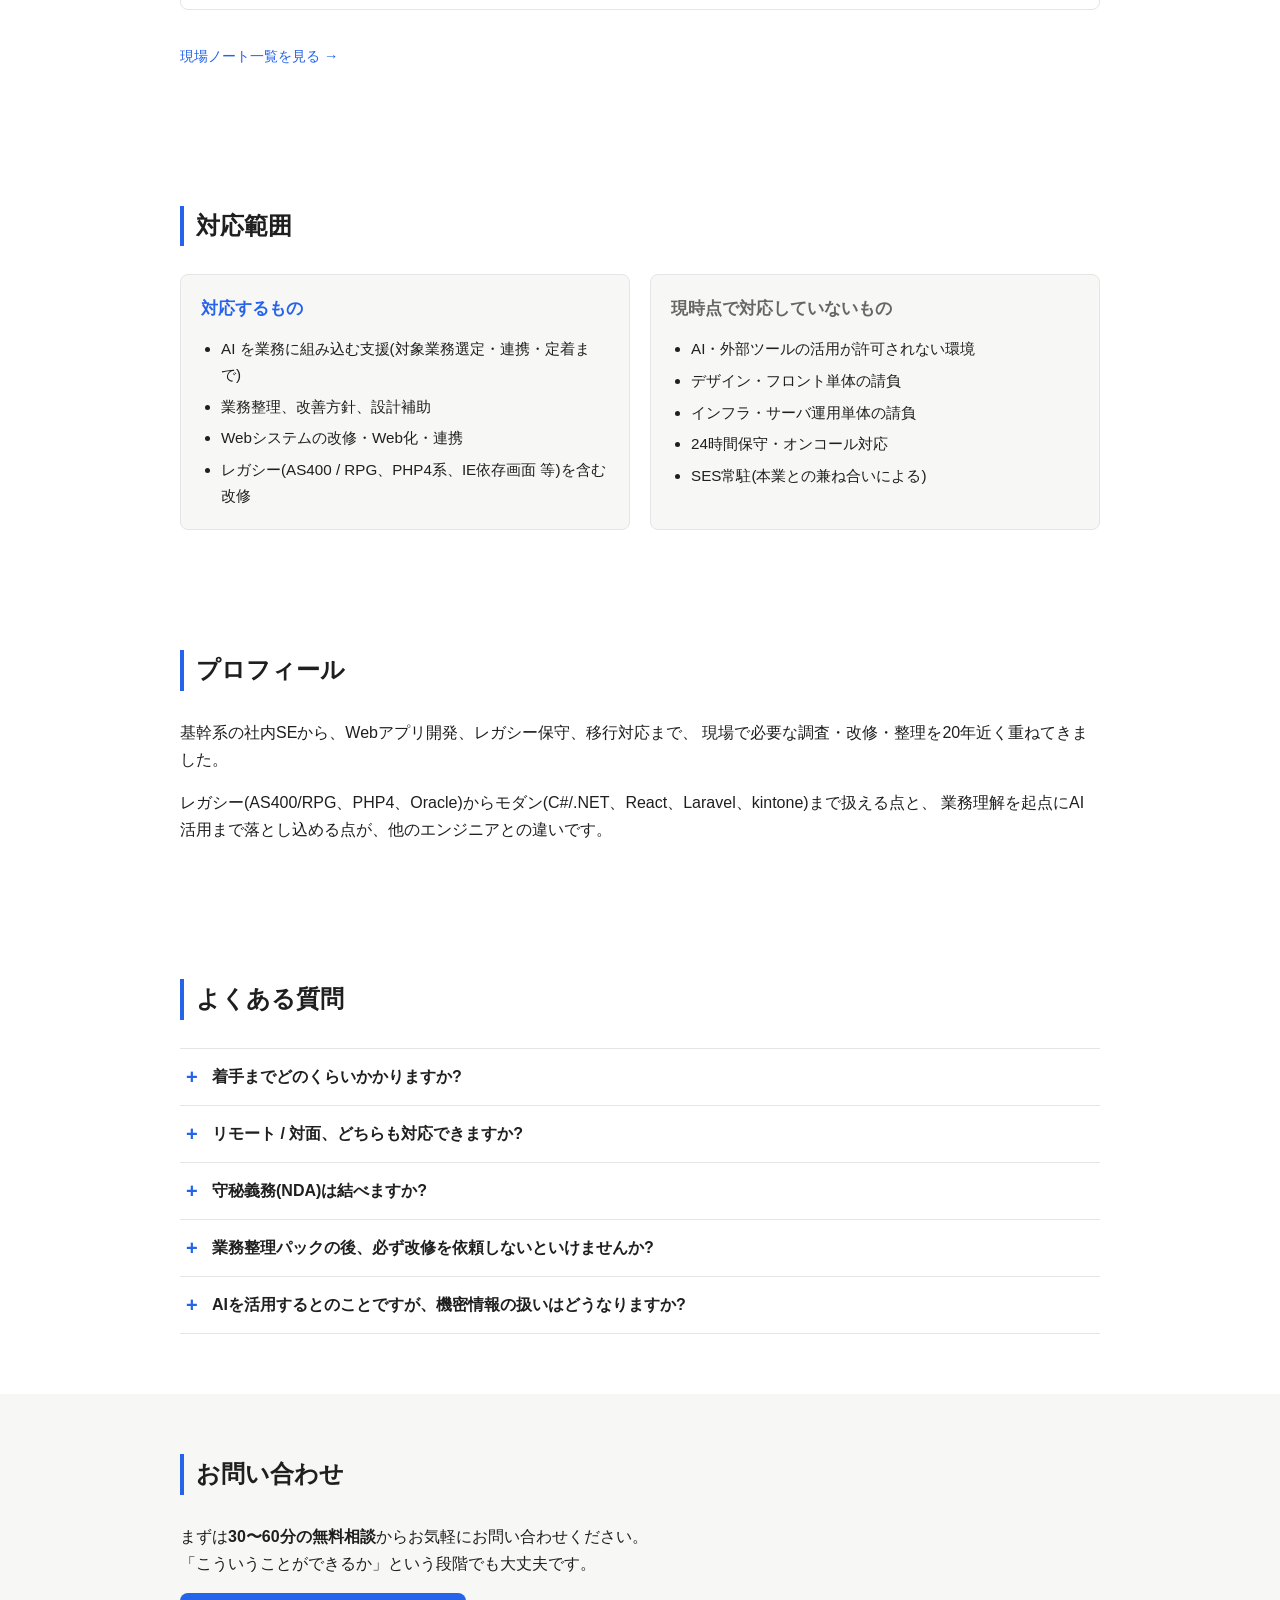
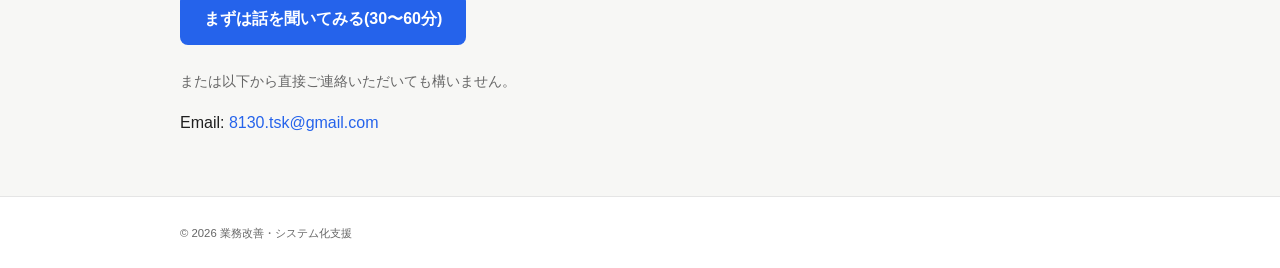
==== commit 8bffda40: "Refresh 社内業務 case angle and add Excel/監査 商品候補 cards Co-Authored-By: Claude Opus 4.7 (1M context) <no" ====
--- a/index.html
+++ b/index.html
@@ -125,6 +125,36 @@
             </div>
           </article>
           <article class="card">
+            <p class="card-role">商品候補</p>
+            <h3>管理資料・Excel業務 見直し診断</h3>
+            <p>
+              月次資料や管理資料で、複数システムからデータを取り、Excelで集計・加工している業務を確認します。
+              Excel継続、Webメイン + Excel出力、BI導入、バッチ処理化のどれが現実的かを切り分けます。
+            </p>
+            <div class="flow">
+              <div class="flow-box">元データ確認</div>
+              <div class="flow-arrow">→</div>
+              <div class="flow-box">集計方法整理</div>
+              <div class="flow-arrow">→</div>
+              <div class="flow-box">運用案選定</div>
+            </div>
+          </article>
+          <article class="card">
+            <p class="card-role">商品候補</p>
+            <h3>監査対応・証跡整理クイック支援</h3>
+            <p>
+              申請、承認、証憑、会計データ、CSV取込が複数システムに分かれている状態を整理します。
+              既存システムを大きく壊さず、監査時に確認できる台帳や突き合わせ項目を整えます。
+            </p>
+            <div class="flow">
+              <div class="flow-box">証跡確認</div>
+              <div class="flow-arrow">→</div>
+              <div class="flow-box">突き合わせ</div>
+              <div class="flow-arrow">→</div>
+              <div class="flow-box">確認台帳</div>
+            </div>
+          </article>
+          <article class="card">
             <p class="card-role">整理のあと、必要に応じて</p>
             <h3>Excel・紙運用のWeb化</h3>
             <p>
@@ -257,12 +287,11 @@
           </li>
           <li>
             <strong>社内業務の効率化・連携対応(約9ヶ月)</strong>
-            <span>Laravel / kintone / VBA / MySQL・Oracle</span>
-            <p>
-              Excel や紙で回っていた申請・稟議系業務を、kintone と Laravel API を
-              組み合わせて Web 化・連携処理に置き換える対応。VBA による補助処理、
-              既存レガシーシステム(PHP4 / Oracle)の保守も並行し、
-              現場の運用を止めずに段階的に移していく進め方で対応しました。
+            <span>Laravel / kintone / desknet's / VBA / Oracle / MySQL</span>
+            <p>
+              並行する4つの業務テーマを担当。事業部門管理資料のバッチ処理化(Laravel API + VBA)、
+              経費精算システムの見直し(Desknet's / kintone 連携)、押印簿対応(紙の稟議・契約書を
+              kintone に組み込み)、既存レガシーシステム(PHP4 / Oracle)の保守を並行で進めました。
             </p>
             <a class="works-link" href="case-internal-systems.html">詳細を見る →</a>
           </li>
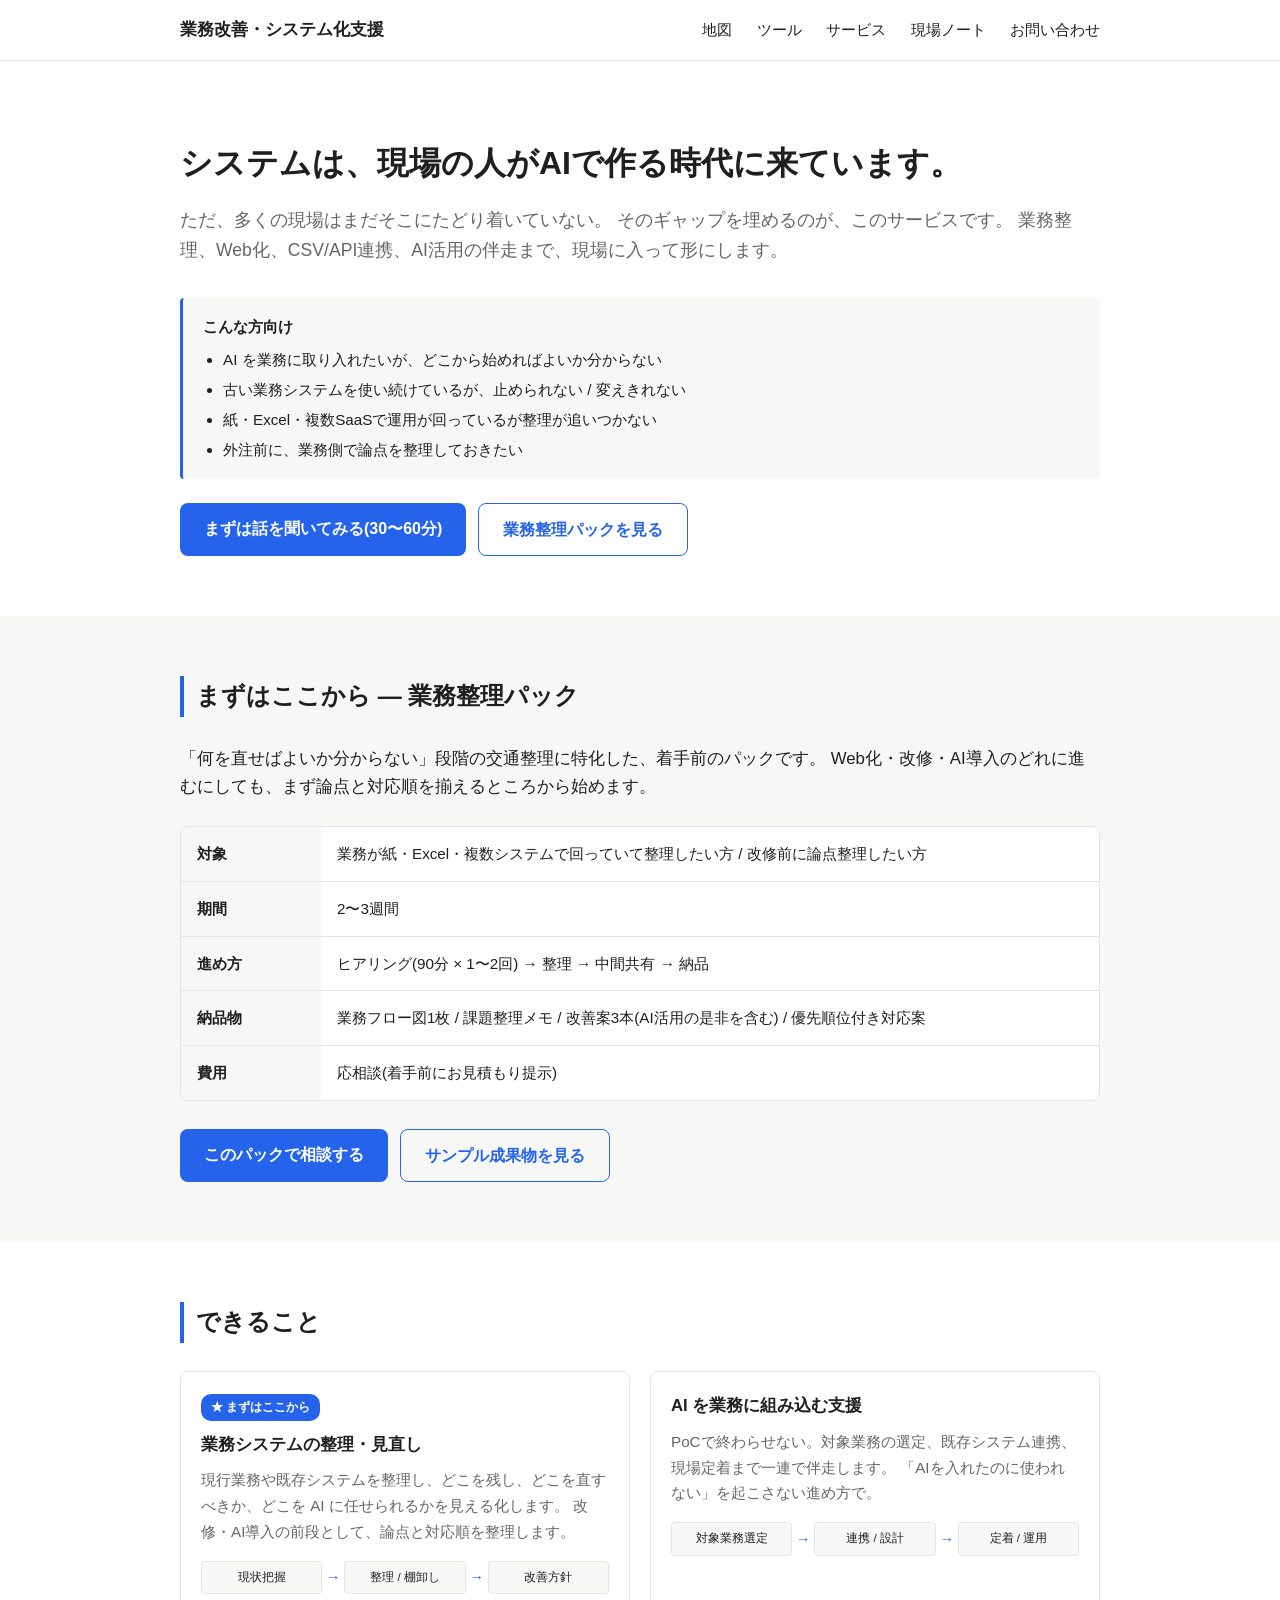
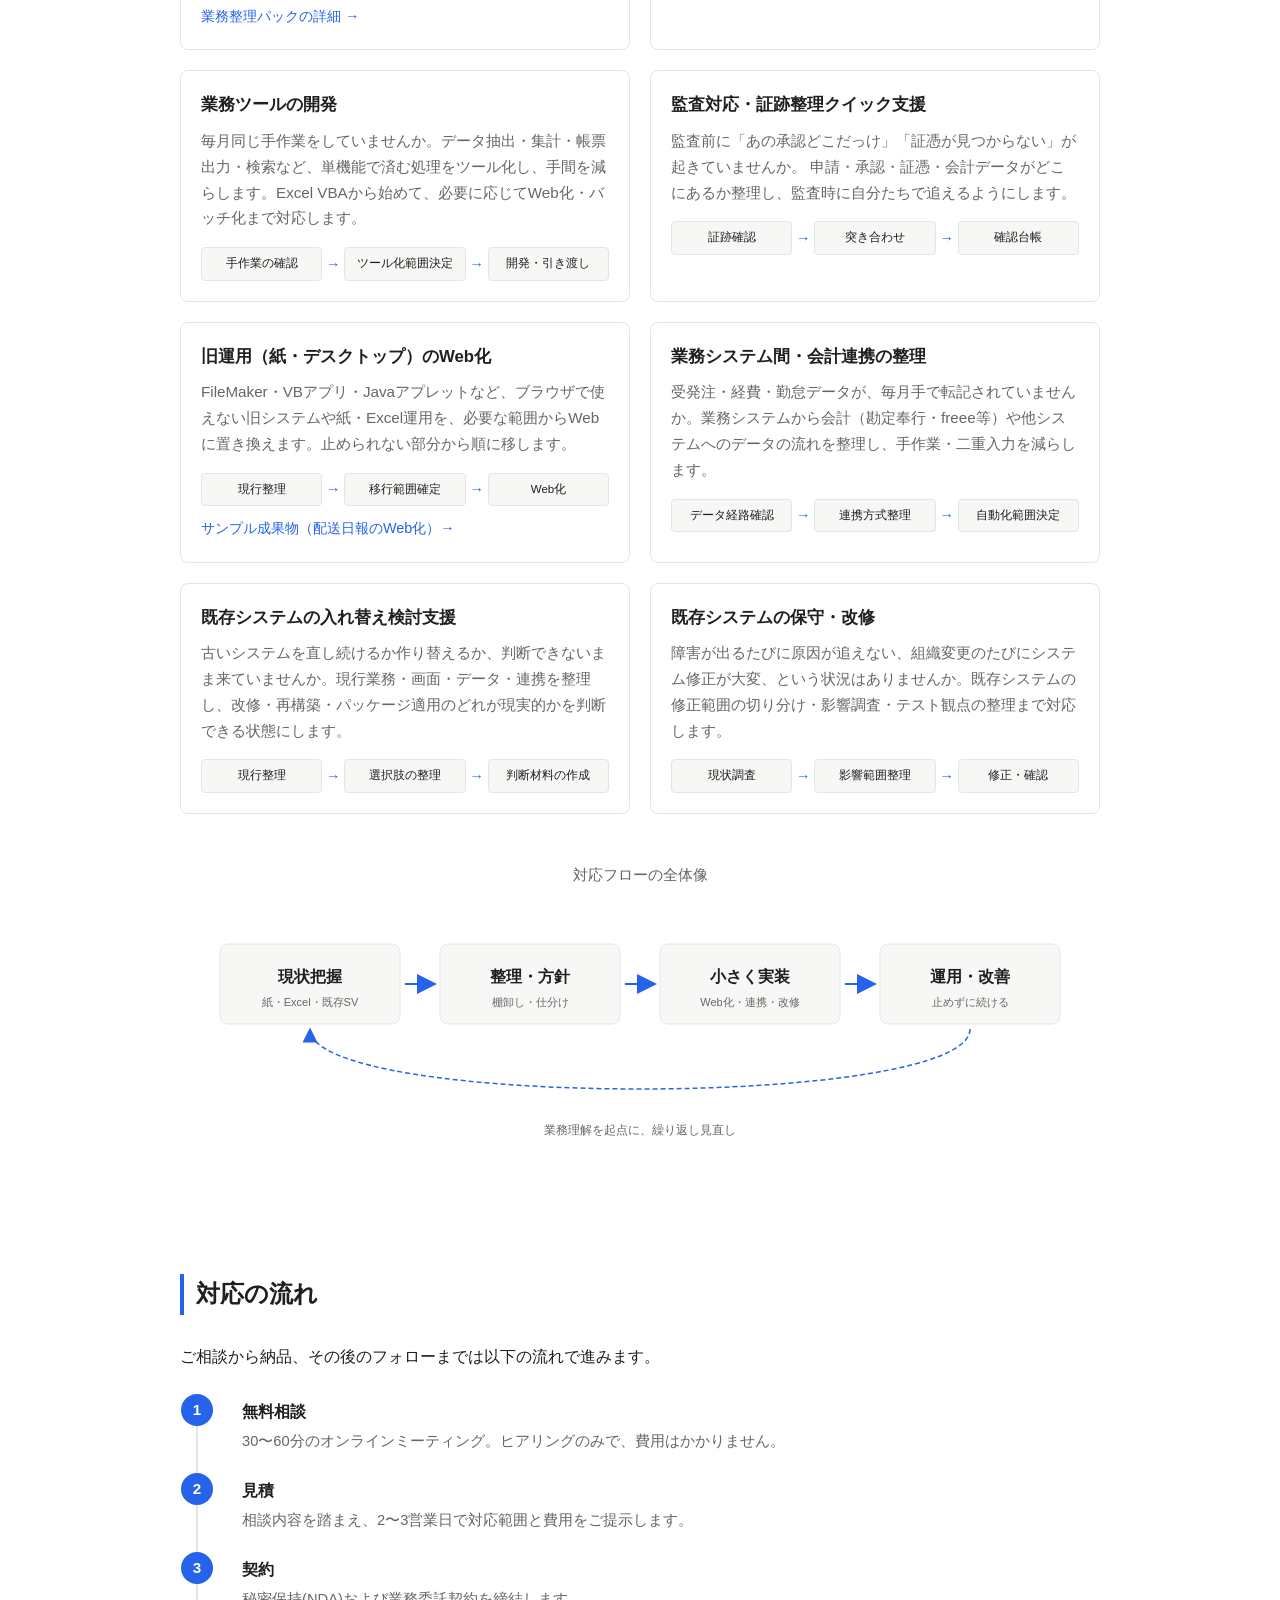
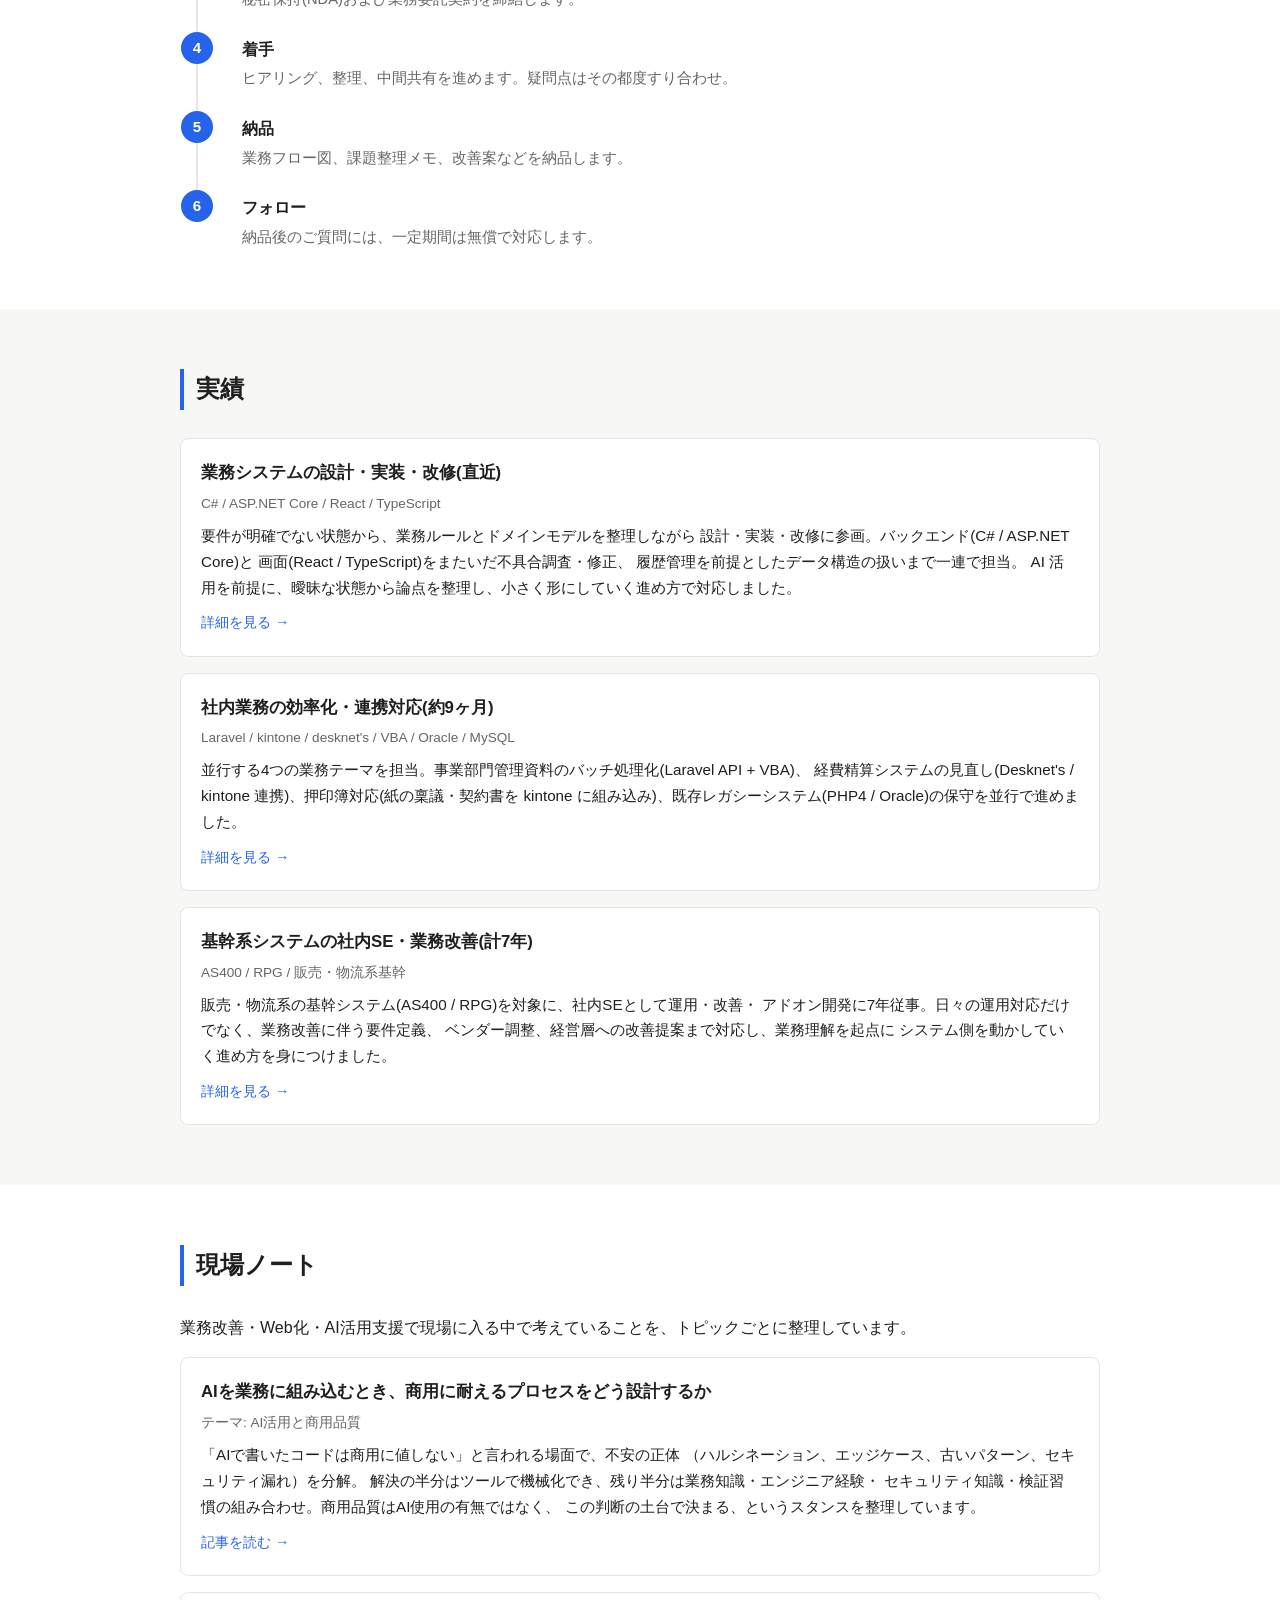
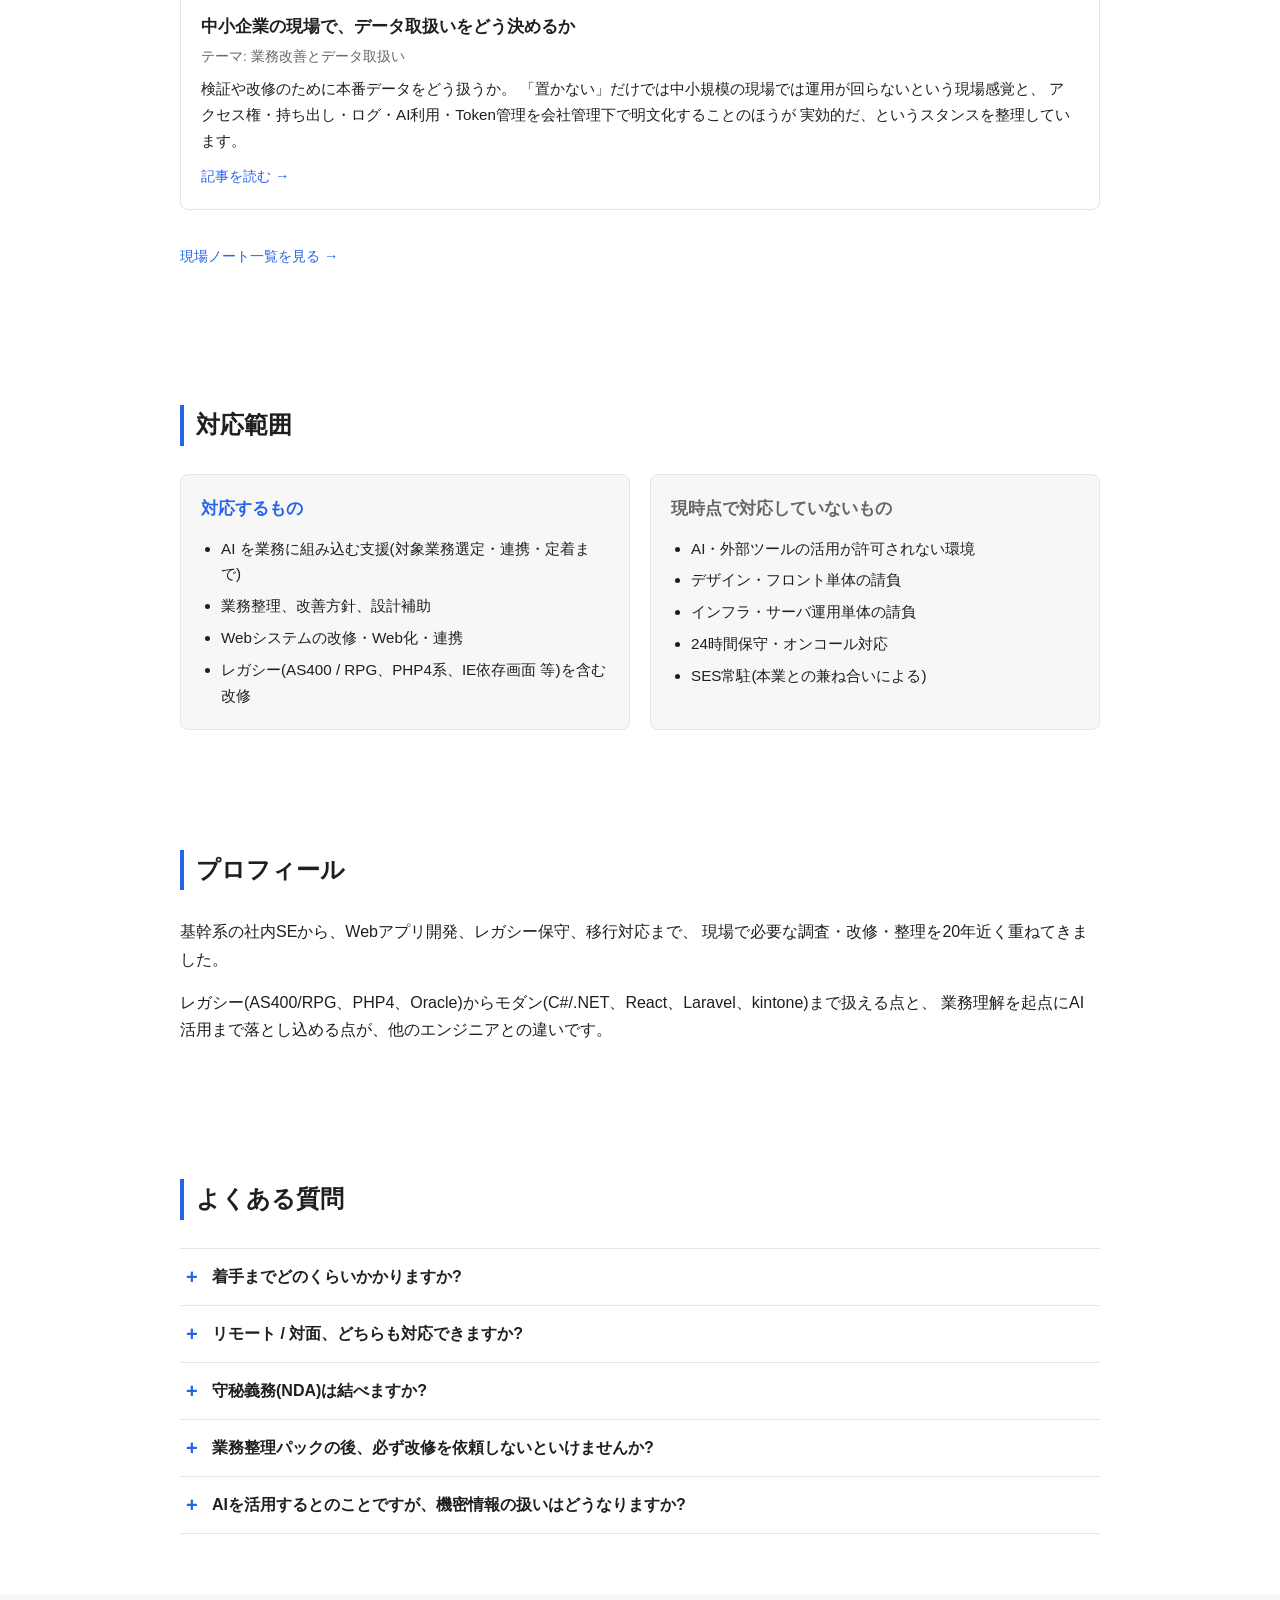
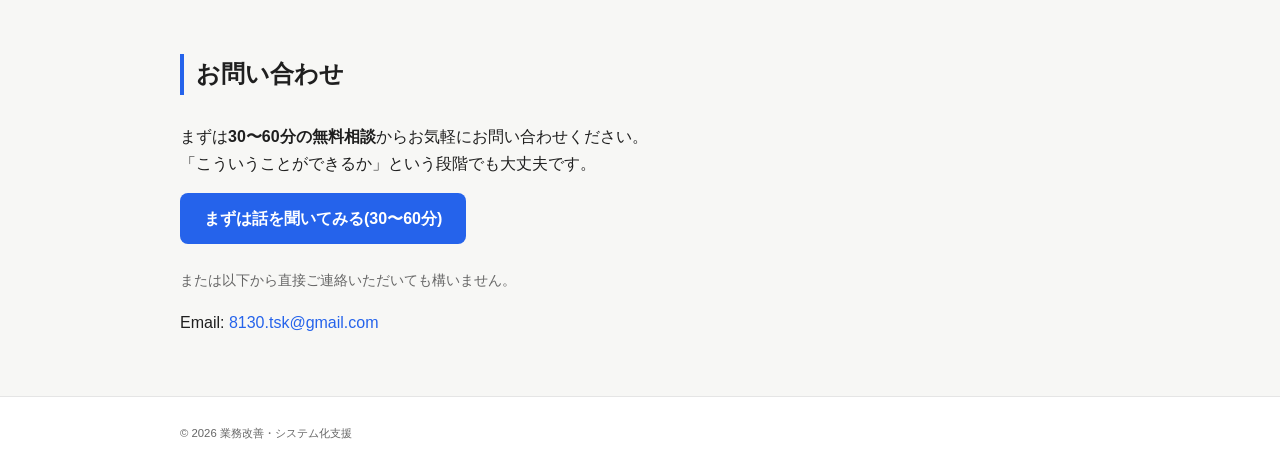
==== commit d4df607f: "Align service cards with priority list and sync - Remove 商品候補 labels - Rewrite 3 cards to match case" ====
--- a/index.html
+++ b/index.html
@@ -125,26 +125,23 @@
             </div>
           </article>
           <article class="card">
-            <p class="card-role">商品候補</p>
-            <h3>管理資料・Excel業務 見直し診断</h3>
-            <p>
-              月次資料や管理資料で、複数システムからデータを取り、Excelで集計・加工している業務を確認します。
-              Excel継続、Webメイン + Excel出力、BI導入、バッチ処理化のどれが現実的かを切り分けます。
-            </p>
-            <div class="flow">
-              <div class="flow-box">元データ確認</div>
-              <div class="flow-arrow">→</div>
-              <div class="flow-box">集計方法整理</div>
-              <div class="flow-arrow">→</div>
-              <div class="flow-box">運用案選定</div>
-            </div>
-          </article>
-          <article class="card">
-            <p class="card-role">商品候補</p>
+            <h3>業務ツールの開発</h3>
+            <p>
+              毎月同じ手作業をしていませんか。データ抽出・集計・帳票出力・検索など、単機能で済む処理をツール化し、手間を減らします。Excel VBAから始めて、必要に応じてWeb化・バッチ化まで対応します。
+            </p>
+            <div class="flow">
+              <div class="flow-box">手作業の確認</div>
+              <div class="flow-arrow">→</div>
+              <div class="flow-box">ツール化範囲決定</div>
+              <div class="flow-arrow">→</div>
+              <div class="flow-box">開発・引き渡し</div>
+            </div>
+          </article>
+          <article class="card">
             <h3>監査対応・証跡整理クイック支援</h3>
             <p>
-              申請、承認、証憑、会計データ、CSV取込が複数システムに分かれている状態を整理します。
-              既存システムを大きく壊さず、監査時に確認できる台帳や突き合わせ項目を整えます。
+              監査前に「あの承認どこだっけ」「証憑が見つからない」が起きていませんか。
+              申請・承認・証憑・会計データがどこにあるか整理し、監査時に自分たちで追えるようにします。
             </p>
             <div class="flow">
               <div class="flow-box">証跡確認</div>
@@ -155,34 +152,56 @@
             </div>
           </article>
           <article class="card">
-            <p class="card-role">整理のあと、必要に応じて</p>
-            <h3>Excel・紙運用のWeb化</h3>
-            <p>
-              申請、一覧、検索、CSV出力、添付管理など、Excelや紙で回っている業務を必要な範囲からWeb化。
-              大規模SaaSに振り回される前に、業務に合った小さい形で整えます。
-            </p>
-            <div class="flow">
-              <div class="flow-box">紙 / Excel</div>
-              <div class="flow-arrow">→</div>
-              <div class="flow-box">Web 化</div>
-              <div class="flow-arrow">→</div>
-              <div class="flow-box">一覧 / CSV</div>
+            <h3>旧運用（紙・デスクトップ）のWeb化</h3>
+            <p>
+              FileMaker・VBアプリ・Javaアプレットなど、ブラウザで使えない旧システムや紙・Excel運用を、必要な範囲からWebに置き換えます。止められない部分から順に移します。
+            </p>
+            <div class="flow">
+              <div class="flow-box">現行整理</div>
+              <div class="flow-arrow">→</div>
+              <div class="flow-box">移行範囲確定</div>
+              <div class="flow-arrow">→</div>
+              <div class="flow-box">Web化</div>
             </div>
             <a class="works-link" href="sample-daily-report.html">サンプル成果物（配送日報のWeb化）→</a>
           </article>
           <article class="card">
-            <p class="card-role">整理のあと、必要に応じて</p>
-            <h3>CSV・API連携 / バッチ処理整備</h3>
-            <p>
-              SaaS・既存システム・CSVの間にある手作業や二重入力を解消。
-              取込、出力、突合、定期処理まで、現場で詰まりやすい部分を扱います。
-            </p>
-            <div class="flow">
-              <div class="flow-box">SaaS / CSV</div>
-              <div class="flow-arrow">→</div>
-              <div class="flow-box">連携 / バッチ</div>
-              <div class="flow-arrow">→</div>
-              <div class="flow-box">既存システム</div>
+            <h3>業務システム間・会計連携の整理</h3>
+            <p>
+              受発注・経費・勤怠データが、毎月手で転記されていませんか。業務システムから会計（勘定奉行・freee等）や他システムへのデータの流れを整理し、手作業・二重入力を減らします。
+            </p>
+            <div class="flow">
+              <div class="flow-box">データ経路確認</div>
+              <div class="flow-arrow">→</div>
+              <div class="flow-box">連携方式整理</div>
+              <div class="flow-arrow">→</div>
+              <div class="flow-box">自動化範囲決定</div>
+            </div>
+          </article>
+          <article class="card">
+            <h3>既存システムの入れ替え検討支援</h3>
+            <p>
+              古いシステムを直し続けるか作り替えるか、判断できないまま来ていませんか。現行業務・画面・データ・連携を整理し、改修・再構築・パッケージ適用のどれが現実的かを判断できる状態にします。
+            </p>
+            <div class="flow">
+              <div class="flow-box">現行整理</div>
+              <div class="flow-arrow">→</div>
+              <div class="flow-box">選択肢の整理</div>
+              <div class="flow-arrow">→</div>
+              <div class="flow-box">判断材料の作成</div>
+            </div>
+          </article>
+          <article class="card">
+            <h3>既存システムの保守・改修</h3>
+            <p>
+              障害が出るたびに原因が追えない、組織変更のたびにシステム修正が大変、という状況はありませんか。既存システムの修正範囲の切り分け・影響調査・テスト観点の整理まで対応します。
+            </p>
+            <div class="flow">
+              <div class="flow-box">現状調査</div>
+              <div class="flow-arrow">→</div>
+              <div class="flow-box">影響範囲整理</div>
+              <div class="flow-arrow">→</div>
+              <div class="flow-box">修正・確認</div>
             </div>
           </article>
         </div>
